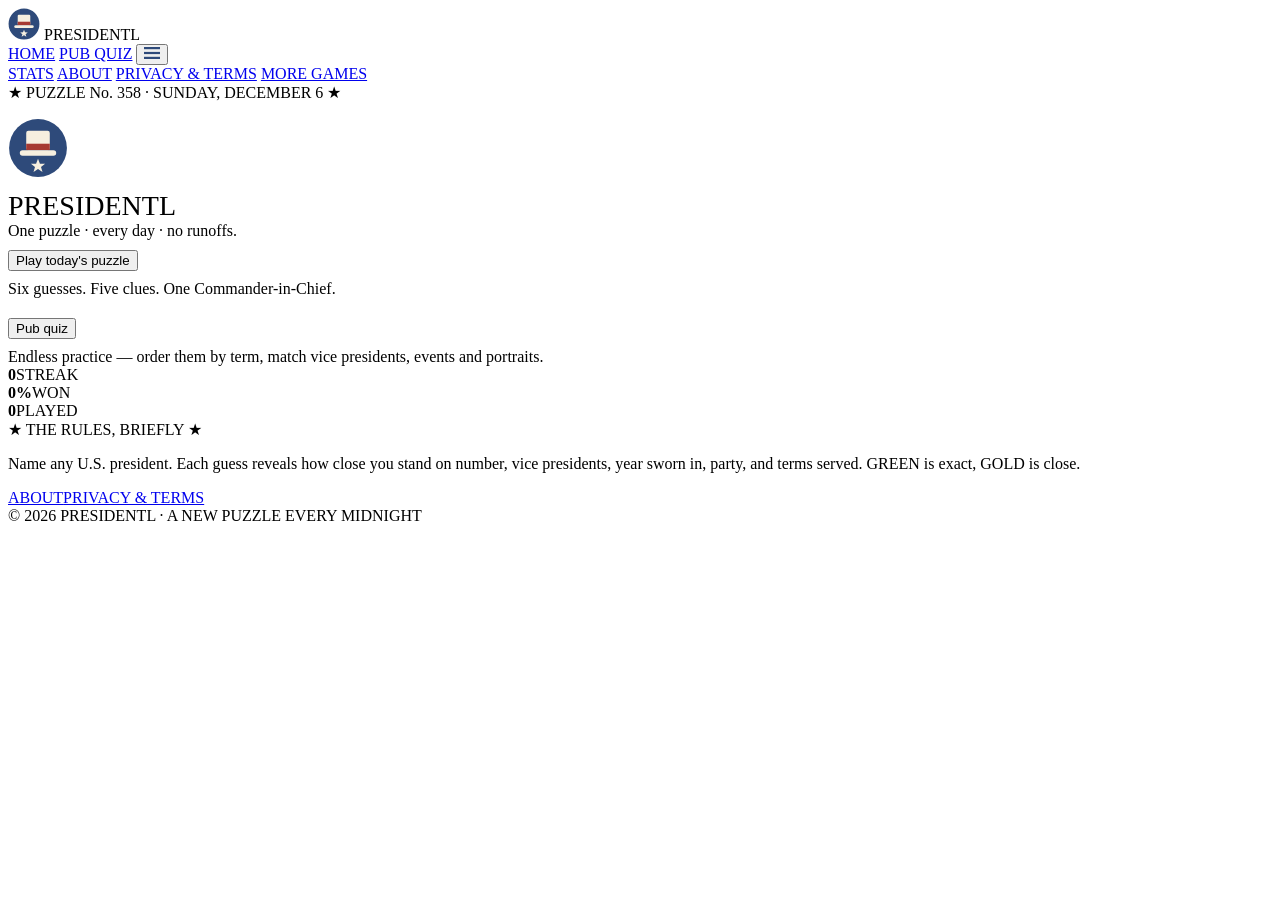
==== index.html @ 0c74a9be "Shareable results, toast fix, asset cache headers" ====
<!DOCTYPE html>
<html lang="en">
<head>
<meta charset="utf-8">
<meta name="viewport" content="width=device-width, initial-scale=1, viewport-fit=cover, maximum-scale=1, user-scalable=no">
<meta name="apple-mobile-web-app-capable" content="yes">
<meta name="apple-mobile-web-app-status-bar-style" content="black-translucent">
<meta name="apple-mobile-web-app-title" content="Presidentl">
<meta name="theme-color" content="#F6EFDF">
<title>Presidentl — the daily presidential guessing game</title>
<meta name="description" content="Guess today's U.S. president in six guesses. Each guess reveals how close you are on number, vice presidents, year sworn in, party and terms served. A new puzzle every midnight — free, no account.">
<link rel="canonical" href="https://presidentl.app/">
<meta name="author" content="Keystone Dynamic">
<link rel="icon" href="/favicon.ico" sizes="any">
<link rel="icon" type="image/png" sizes="32x32" href="/favicon-32.png">
<link rel="apple-touch-icon" href="/icon-180.png">
<link rel="manifest" href="/manifest.webmanifest">
<meta property="og:type" content="website">
<meta property="og:site_name" content="Presidentl">
<meta property="og:url" content="https://presidentl.app/">
<meta property="og:title" content="Presidentl — the daily presidential guessing game">
<meta property="og:description" content="Guess today's U.S. president in six guesses. Each guess reveals how close you are on number, vice presidents, year sworn in, party and terms served. A new puzzle every midnight — free, no account.">
<meta property="og:image" content="https://presidentl.app/og.png">
<meta property="og:image:width" content="1200">
<meta property="og:image:height" content="630">
<meta name="twitter:card" content="summary_large_image">
<meta name="twitter:title" content="Presidentl — the daily presidential guessing game">
<meta name="twitter:description" content="Guess today's U.S. president in six guesses. Each guess reveals how close you are on number, vice presidents, year sworn in, party and terms served. A new puzzle every midnight — free, no account.">
<meta name="twitter:image" content="https://presidentl.app/og.png">
<link rel="preconnect" href="https://fonts.googleapis.com">
<link rel="preconnect" href="https://fonts.gstatic.com" crossorigin>
<link href="https://fonts.googleapis.com/css2?family=Alfa+Slab+One&family=Libre+Franklin:wght@400;600;700;900&display=swap" rel="stylesheet">
<script>
  window.dataLayer=window.dataLayer||[];
  function gtag(){dataLayer.push(arguments);}
  gtag('consent','default',{ad_storage:'granted',ad_user_data:'granted',ad_personalization:'granted',analytics_storage:'granted'});
  gtag('consent','default',{region:['AT','BE','BG','HR','CY','CZ','DK','EE','FI','FR','DE','GR','HU','IE','IT','LV','LI','LT','LU','MT','NL','PL','PT','RO','SK','SI','ES','SE','IS','NO','GB','CH'],
    ad_storage:'denied',ad_user_data:'denied',ad_personalization:'denied',analytics_storage:'denied',wait_for_update:500});
</script>
<script async src="https://pagead2.googlesyndication.com/pagead/js/adsbygoogle.js?client=ca-pub-5719025993543828" crossorigin="anonymous"></script>
<script>window.va=window.va||function(){(window.vaq=window.vaq||[]).push(arguments);};</script>
<script defer src="/_vercel/insights/script.js"></script>
<link rel="stylesheet" href="/style.css">
</head>
<body>
<div id="app">
  <div>
    <div class="bunting"></div>
    <div class="hdr">
      <svg width="32" height="32" viewBox="0 0 28 28" style="flex:none">
  <circle cx="14" cy="14" r="13.5" fill="#2E4A7A"/>
  <rect x="8.5" y="6" width="11" height="9" rx="1" fill="#F6EFDF"/>
  <rect x="8.5" y="12" width="11" height="3" fill="#A63A32"/>
  <rect x="5.5" y="15" width="17" height="2.6" rx="1.3" fill="#F6EFDF"/>
  <path d="M14 19 L14.9 21.3 L17.3 21.4 L15.4 22.9 L16.1 25.2 L14 23.8 L11.9 25.2 L12.6 22.9 L10.7 21.4 L13.1 21.3 Z" fill="#F6EFDF"/>
</svg>
      <a href="/" class="wordmark" style="text-decoration:none">PRESIDENTL</a>
      <div class="tabs">
        <a class="tab active" href="/">HOME</a>
        <a class="tab" href="/quiz">PUB QUIZ</a>
      </div>
    </div>
  </div>
  <div class="masthead">
    <div class="kicker">★ THE DAILY PRESIDENTIAL GUESSING GAME ★</div>
    <h1 class="hero">PRESIDENTL</h1>
    <div class="tagline">One puzzle · every day · no runoffs.</div>
  </div>
  <div class="sect prose">
    <p>Presidentl is a daily puzzle about the 47 presidencies of the United States. Each day at
    midnight a new president is chosen in secret, and everyone gets the same puzzle. You have six
    guesses. Every guess reveals how close you stand on five measures: their number in order, how
    many vice presidents served under them, the year they were sworn in, their party, and how many
    terms they held. Green is exact, gold is close, and arrows point you toward the answer.</p>
    <p><a href="/play">Play today's puzzle</a> or try the <a href="/quiz">Pub Quiz</a> — endless
    practice across every category, at easy, medium or hard difficulty.</p>
    <p>Free, no account, a new puzzle every midnight.</p>
    <noscript><p><b>Presidentl needs JavaScript to play.</b> Please enable it and reload.</p></noscript>
  </div>
  <div class="pgfoot">
    <div class="bunting sm"></div>
    <div class="links">
      <a href="/about">ABOUT</a><a href="/privacy">PRIVACY &amp; TERMS</a>
    </div>
    <div class="copy">© 2026 PRESIDENTL · A NEW PUZZLE EVERY MIDNIGHT</div>
  </div>
</div>
<div class="toast" id="toast"></div>
<script src="/app.js"></script>
</body>
</html>
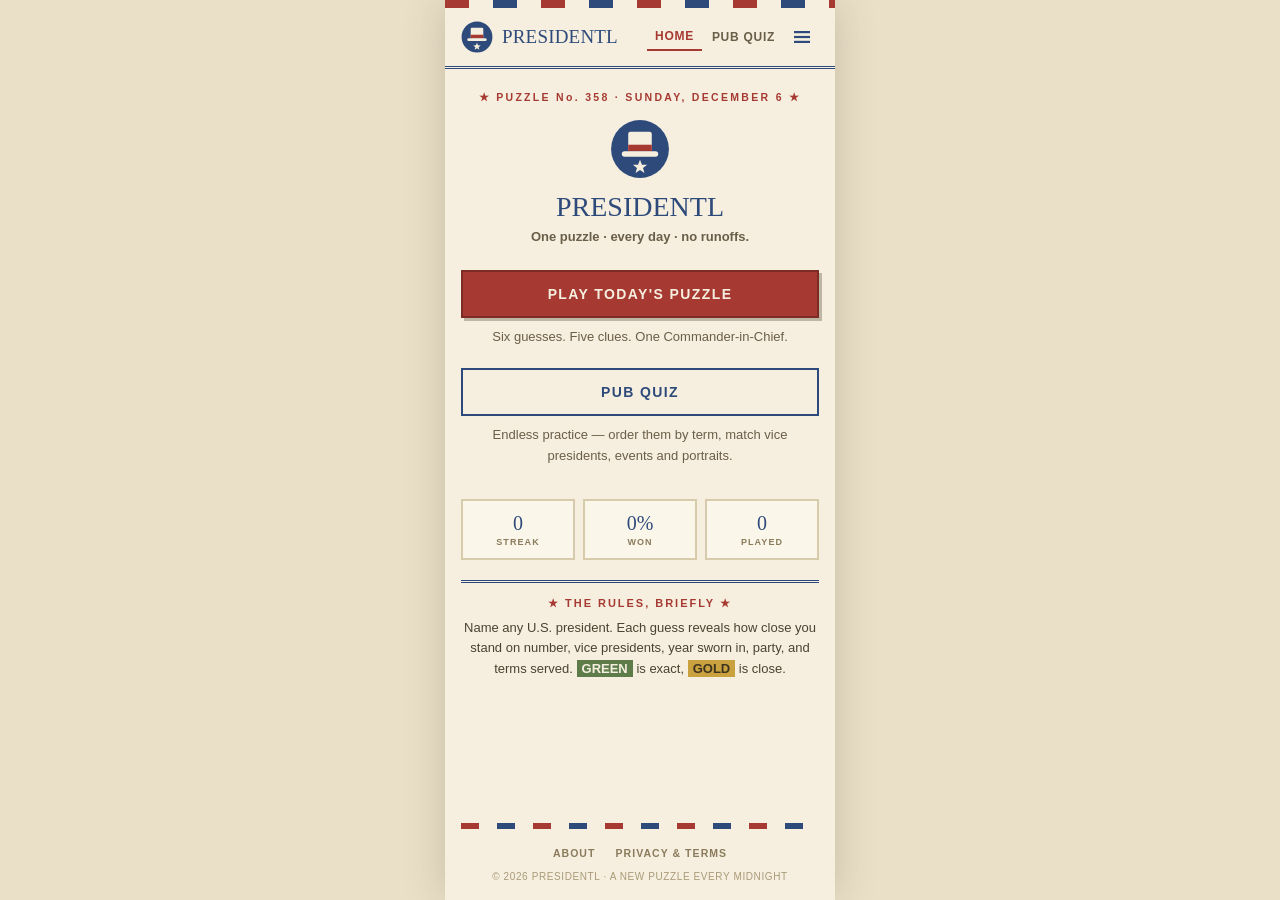
==== commit 1716d475: "Rebuild quiz: 3 modes, 4 difficulties, Extra Hard" ====
--- a/index.html
+++ b/index.html
@@ -85,7 +85,6 @@
     <div class="copy">© 2026 PRESIDENTL · A NEW PUZZLE EVERY MIDNIGHT</div>
   </div>
 </div>
-<div class="toast" id="toast"></div>
 <script src="/app.js"></script>
 </body>
 </html>
--- a/style.css
+++ b/style.css
@@ -0,0 +1,215 @@
+:root{
+    --paper:#F6EFDF; --paper-2:#FBF6EA; --paper-3:#EAE0C8;
+    --blue:#2E4A7A; --red:#A63A32; --red-dk:#7C2B25;
+    --gold:#C9A23F; --green:#5E7C4A;
+    --ink:#3D3320; --ink-2:#4A4232; --ink-3:#6B5E48; --ink-4:#8A7B5C; --ink-5:#A99A78;
+    --rule:#D8CBAC;
+    --display:'Alfa Slab One', Georgia, serif;
+    --text:'Libre Franklin', -apple-system, BlinkMacSystemFont, 'Segoe UI', Roboto, Helvetica, Arial, sans-serif;
+    --safe-bot:env(safe-area-inset-bottom);
+  }
+  *{box-sizing:border-box; -webkit-tap-highlight-color:transparent;}
+  html,body{margin:0;min-height:100%;}
+  body{font-family:var(--text);background:var(--paper-3);color:var(--ink-2);
+    touch-action:manipulation;-webkit-font-smoothing:antialiased;}
+  #app{max-width:390px;margin:0 auto;min-height:100vh;background:var(--paper);
+    display:flex;flex-direction:column;box-shadow:0 0 40px rgba(61,51,32,.2);}
+  a{color:var(--blue);} a:hover{color:var(--red);}
+
+  /* Chrome */
+  .bunting{height:8px;flex:none;
+    background:repeating-linear-gradient(90deg,var(--red) 0 24px,var(--paper) 24px 48px,var(--blue) 48px 72px,var(--paper) 72px 96px);}
+  .bunting.sm{height:6px;margin-bottom:14px;
+    background:repeating-linear-gradient(90deg,var(--red) 0 18px,var(--paper) 18px 36px,var(--blue) 36px 54px,var(--paper) 54px 72px);}
+  .hdr{display:flex;align-items:center;gap:9px;padding:12px 16px;border-bottom:3px double var(--blue);position:relative;}
+  .wordmark{font-family:var(--display);font-size:19px;color:var(--blue);letter-spacing:.01em;font-weight:400;}
+  .tabs{display:flex;gap:2px;margin-left:auto;align-items:center;}
+  .tab{font-size:12px;font-weight:700;letter-spacing:.06em;color:var(--ink-3);padding:6px 8px;
+    background:none;border:none;cursor:pointer;font-family:var(--text);text-decoration:none;}
+  .tab.active{color:var(--red);font-weight:900;border-bottom:2px solid var(--red);}
+  .burger{width:34px;height:34px;display:grid;place-items:center;background:none;border:none;cursor:pointer;padding:0;}
+  .menu{position:absolute;top:calc(100% + 8px);right:12px;background:var(--paper-2);border:2px solid var(--blue);
+    box-shadow:4px 4px 0 rgba(46,74,122,.25);padding:4px;display:flex;flex-direction:column;min-width:150px;z-index:30;}
+  .menu button,.menu a{font-size:12px;font-weight:700;letter-spacing:.08em;color:var(--blue);padding:12px;min-height:44px;
+    border:none;background:none;text-align:left;border-bottom:1px dashed var(--rule);cursor:pointer;
+    font-family:var(--text);text-decoration:none;display:block;}
+  .menu button:last-child,.menu a:last-child{border-bottom:none;}
+
+  /* Masthead */
+  .masthead{text-align:center;padding:22px 20px 4px;}
+  .kicker{font-size:10.5px;font-weight:900;letter-spacing:.22em;color:var(--red);}
+  .hero{font-family:var(--display);font-size:26px;color:var(--blue);margin-top:6px;line-height:1.15;font-weight:400;}
+  .tagline{font-size:13px;font-weight:600;color:var(--ink-3);margin-top:6px;}
+  h1{font-family:var(--display);font-size:26px;color:var(--blue);margin:.15em 0;font-weight:400;line-height:1.2;}
+  h2{font-family:var(--display);font-size:20px;color:var(--blue);margin:.15em 0 .3em;font-weight:400;}
+  .muted{color:var(--ink-3);font-size:13px;line-height:1.6;}
+  .center{text-align:center;} .hide{display:none!important;}
+  .sect{padding:16px;}
+  .stripe{border-top:3px double var(--blue);margin:16px 0;}
+  .grid{display:grid;gap:10px;}
+  .prose{font-size:13px;color:var(--ink-2);line-height:1.7;}
+  .prose p{margin:0 0 12px;}
+  .prose h2{font-family:var(--display);font-size:15px;color:var(--blue);font-weight:400;
+    margin:20px 0 8px;padding-top:12px;border-top:1px dashed var(--rule);}
+  .prose a{color:var(--blue);font-weight:600;}
+  .prose a:hover{color:var(--red);}
+
+  /* Board */
+  .board{padding:16px 16px 8px;display:flex;flex-direction:column;gap:6px;}
+  .cells{display:grid;grid-template-columns:repeat(5,1fr);gap:5px;}
+  .cells.labels>div{font-size:9px;font-weight:900;letter-spacing:.1em;color:var(--ink-4);text-align:center;}
+  .cell{height:44px;display:grid;place-items:center;font-weight:900;font-size:12px;line-height:1.1;
+    background:var(--paper-3);color:var(--ink-4);animation:flip .35s ease both;text-align:center;padding:2px;}
+  .cell.g{background:var(--green);color:var(--paper);}
+  .cell.y{background:var(--gold);color:var(--ink);}
+  .cell.n{background:var(--paper-3);color:var(--ink-4);}
+  .cellEmpty{height:44px;border:1.5px dashed var(--rule);}
+  @keyframes flip{from{transform:rotateX(-90deg);opacity:0}to{transform:rotateX(0);opacity:1}}
+  .guessRow{border:2px solid var(--blue);background:var(--paper-2);padding:8px;box-shadow:3px 3px 0 rgba(46,74,122,.15);}
+  .gName{display:flex;align-items:center;gap:8px;margin-bottom:7px;font-size:13px;font-weight:900;
+    color:var(--ink);letter-spacing:.03em;text-transform:uppercase;}
+  .gName .num{margin-left:auto;font-size:11px;font-weight:700;color:var(--ink-4);text-transform:none;}
+
+  /* Portraits — square, letterpress framed */
+  .avatar{flex:none;border:1.5px solid var(--blue);background-color:var(--paper-3);
+    background-size:cover;background-position:center top;display:grid;place-items:center;
+    color:var(--blue);font-family:var(--display);overflow:hidden;}
+  .avatar span{font-size:11px;font-weight:400;}
+  .avatar.big{width:150px;height:150px;margin:8px auto;border:2px solid var(--blue);}
+  .avatar.big span{font-size:44px;}
+
+  /* Input */
+  .searchWrap{position:relative;padding:8px 16px 4px;}
+  .searchInput{width:100%;padding:14px 12px;border:2px solid var(--blue);background:var(--paper-2);
+    color:var(--ink);font-size:16px;font-weight:700;font-family:var(--text);outline:none;}
+  .searchInput::placeholder{color:var(--ink-5);}
+  .searchInput:focus{border-color:var(--red);}
+  .sugg{position:absolute;left:16px;right:16px;top:calc(100% - 4px);background:var(--paper-2);
+    border:2px solid var(--blue);box-shadow:4px 4px 0 rgba(46,74,122,.25);max-height:250px;overflow:auto;z-index:25;}
+  .sugg button{width:100%;text-align:left;background:none;border:none;border-bottom:1px dashed var(--rule);
+    color:var(--ink);padding:10px 12px;font-size:14px;font-weight:700;display:flex;align-items:center;gap:9px;
+    font-family:var(--text);min-height:44px;cursor:pointer;}
+  .sugg button:last-child{border-bottom:none;}
+
+  /* Buttons */
+  .btn{width:100%;background:var(--red);color:var(--paper);border:2px solid var(--red-dk);padding:14px;
+    text-align:center;font-weight:900;font-size:14px;letter-spacing:.1em;text-transform:uppercase;
+    box-shadow:3px 3px 0 rgba(61,51,32,.3);cursor:pointer;font-family:var(--text);min-height:48px;}
+  .btn:active{transform:translate(2px,2px);box-shadow:none;}
+  .btn.secondary{background:transparent;border:2px solid var(--blue);color:var(--blue);box-shadow:none;}
+  .btn:disabled{opacity:.45;}
+
+  /* Stat pills */
+  .row{display:flex;gap:8px;padding:16px 16px 4px;}
+  .pill{flex:1;border:2px solid var(--rule);background:var(--paper-2);padding:11px 8px;text-align:center;}
+  .pill b{display:block;font-family:var(--display);font-size:20px;color:var(--blue);font-weight:400;}
+  .pill span{display:block;font-size:9px;font-weight:900;letter-spacing:.12em;color:var(--ink-4);margin-top:2px;}
+
+  /* Quiz */
+  .prompt{font-family:var(--display);font-size:18px;color:var(--blue);margin:4px 0 6px;line-height:1.3;font-weight:400;}
+  .subprompt{font-size:9.5px;font-weight:900;letter-spacing:.18em;color:var(--red);text-transform:uppercase;margin-bottom:12px;}
+  .opts{display:grid;gap:8px;}
+  .opt{width:100%;text-align:left;background:var(--paper-2);border:2px solid var(--blue);color:var(--ink);
+    padding:13px;font-size:14px;font-weight:700;cursor:pointer;font-family:var(--text);min-height:48px;
+    box-shadow:2px 2px 0 rgba(46,74,122,.12);}
+  .opt:active{transform:translate(2px,2px);box-shadow:none;}
+  .opt.correct{background:var(--green);color:var(--paper);border-color:#47603a;}
+  .opt.wrong{background:var(--red);color:var(--paper);border-color:var(--red-dk);}
+  .opt.dim{opacity:.4;}
+  .card{border:2px solid var(--blue);background:var(--paper-2);padding:14px;margin:16px;
+    box-shadow:3px 3px 0 rgba(46,74,122,.15);}
+  .fact{border:2px solid var(--rule);background:var(--paper-2);padding:11px;font-size:12.5px;color:var(--ink-2);
+    line-height:1.55;margin-top:10px;}
+  .fact b{color:var(--ink);font-weight:900;}
+  .result-big{font-family:var(--display);font-size:44px;color:var(--blue);text-align:center;font-weight:400;}
+  .progress{display:flex;gap:5px;margin:0 0 12px;}
+  .progress .dot{flex:1;height:5px;background:var(--rule);}
+  .progress .dot.on{background:var(--red);}
+  .progress .dot.done{background:var(--green);}
+
+  /* How to play */
+  .howto{margin:16px 16px 0;border-top:3px double var(--blue);padding-top:14px;}
+  .howto .h{font-size:11px;font-weight:900;letter-spacing:.18em;color:var(--red);text-align:center;}
+  .howto p{font-size:13px;color:var(--ink-2);line-height:1.6;margin:8px 0 0;text-align:center;}
+  .chip{font-weight:900;padding:1px 5px;}
+  .chip.g{background:var(--green);color:var(--paper);}
+  .chip.y{background:var(--gold);color:var(--ink);}
+
+  /* Distribution (stats) */
+  .dist{display:flex;align-items:center;gap:8px;margin:5px 0;font-size:11px;font-weight:900;color:var(--ink-4);}
+  .dist .bar{height:20px;background:var(--blue);color:var(--paper);display:grid;place-items:center;
+    font-size:10px;font-weight:900;min-width:22px;padding:0 5px;}
+  .dist .bar.hi{background:var(--red);}
+
+  .toast{position:fixed;left:50%;bottom:calc(20px + var(--safe-bot));transform:translateX(-50%);
+    background:var(--blue);color:var(--paper);border:2px solid var(--ink);padding:10px 16px;
+    font-size:12px;font-weight:900;letter-spacing:.08em;text-transform:uppercase;z-index:50;opacity:0;
+    transition:opacity .25s;box-shadow:3px 3px 0 rgba(61,51,32,.3);}
+  .toast.show{opacity:1;}
+  a.link{color:var(--blue);text-decoration:none;font-weight:900;}
+  .wlink{color:inherit;text-decoration:none;border-bottom:1px dotted var(--ink-4);}
+  .wmore{display:inline-block;margin-top:6px;color:var(--blue);text-decoration:none;font-weight:900;
+    font-size:10.5px;letter-spacing:.08em;text-transform:uppercase;}
+  .wmore:hover{color:var(--red);}
+  a.avlink{display:inline-flex;text-decoration:none;flex:none;}
+  .foot{padding:12px 16px 0;text-align:center;color:var(--ink-4);font-size:9.5px;font-weight:900;
+    letter-spacing:.12em;text-transform:uppercase;}
+
+  /* Mode buttons (pub quiz) */
+  .mode-btn{width:100%;text-align:left;border:2px solid var(--blue);background:var(--paper-2);padding:13px;
+    display:flex;align-items:center;gap:11px;cursor:pointer;box-shadow:3px 3px 0 rgba(46,74,122,.15);font-family:var(--text);}
+  .mode-btn:active{transform:translate(2px,2px);box-shadow:none;}
+  .mode-btn>div{font-size:13px;font-weight:900;color:var(--ink);letter-spacing:.05em;text-transform:uppercase;}
+  .mode-btn small{display:block;font-weight:600;color:var(--ink-3);font-size:11.5px;margin-top:3px;
+    text-transform:none;letter-spacing:0;}
+  .mode-ico{width:34px;height:34px;border:1.5px solid var(--blue);background:var(--paper-3);
+    display:grid;place-items:center;font-size:16px;flex:none;}
+  .mode-daily{border-left:6px solid var(--red);}
+  .mode-quiz{border-left:6px solid var(--blue);}
+
+  /* Sort list (pub quiz) */
+  .sortlist{list-style:none;padding:0;margin:12px 0;position:relative;}
+  .sortItem{background:var(--paper-2);border:2px solid var(--blue);padding:10px;margin:6px 0;
+    display:flex;align-items:center;gap:10px;font-weight:700;font-size:14px;color:var(--ink);
+    touch-action:none;user-select:none;box-shadow:2px 2px 0 rgba(46,74,122,.12);}
+  .sortItem .rank{width:26px;height:26px;background:var(--blue);color:var(--paper);
+    display:grid;place-items:center;font-size:12px;font-weight:900;flex:none;}
+  .sortItem .grip{margin-left:auto;color:var(--ink-4);font-size:16px;letter-spacing:-2px;}
+  .sortItem.dragging{box-shadow:4px 4px 0 rgba(46,74,122,.3);z-index:5;}
+  .sortItem.correct{border-color:var(--green);background:#e9eede;}
+  .sortItem.wrong{border-color:var(--red);background:#f2e2df;}
+  .sortItem .yr{color:var(--ink-4);font-weight:900;font-size:12px;}
+  .seg{display:flex;border:2px solid var(--blue);margin:10px 0;}
+  .seg button{flex:1;background:none;border:none;color:var(--ink-3);padding:10px;font-weight:900;font-size:12px;}
+  .seg button.active{background:var(--red);color:var(--paper);}
+
+  /* Quiz setup */
+  .setup-h{font-size:11px;font-weight:900;letter-spacing:.18em;color:var(--red);text-align:center;margin-bottom:8px;}
+  .seg4 button{font-size:10px;letter-spacing:.04em;padding:10px 2px;}
+  .mode-btn.picked{box-shadow:3px 3px 0 rgba(166,58,50,.3);}
+  .cats{display:grid;grid-template-columns:repeat(2,1fr);gap:6px;}
+  .cat{border:2px solid var(--rule);background:var(--paper-2);color:var(--ink-4);
+    font-family:var(--text);font-size:10px;font-weight:900;letter-spacing:.08em;
+    padding:11px 4px;cursor:pointer;min-height:44px;}
+  .cat.on{border-color:var(--blue);background:var(--blue);color:var(--paper);}
+
+  /* Name Them All list */
+  .nrow{display:flex;align-items:center;gap:9px;padding:7px 9px;margin-bottom:4px;
+    border:1.5px solid var(--rule);background:var(--paper-2);font-size:13px;}
+  .nrow.ok{border-color:var(--green);}
+  .nrow.bad{border-color:var(--red);}
+  .nrow.done{border-color:var(--rule);}
+  .nrow .nnum{font-family:var(--display);font-size:12px;color:var(--blue);min-width:22px;text-align:right;}
+  .nrow .nname{font-weight:700;color:var(--ink);}
+  .nrow .ntick{margin-left:auto;font-weight:900;color:var(--ink-4);}
+  .nrow.ok .ntick{color:var(--green);}
+  .nrow.bad .ntick{color:var(--red);}
+  .nrow .nsaid{margin-left:auto;font-size:11px;color:var(--ink-4);font-style:italic;}
+
+  /* Page footer */
+  .pgfoot{margin-top:auto;padding:22px 16px calc(18px + var(--safe-bot));text-align:center;}
+  .pgfoot .links{display:flex;gap:12px;justify-content:center;flex-wrap:wrap;}
+  .pgfoot .links button,.pgfoot .links a{background:none;border:none;color:var(--ink-4);font-family:var(--text);
+    font-size:10.5px;font-weight:700;letter-spacing:.1em;cursor:pointer;padding:4px;text-decoration:none;}
+  .pgfoot .links button:hover,.pgfoot .links a:hover{color:var(--red);}
+  .pgfoot .copy{font-size:10px;color:var(--ink-5);margin-top:8px;letter-spacing:.06em;}
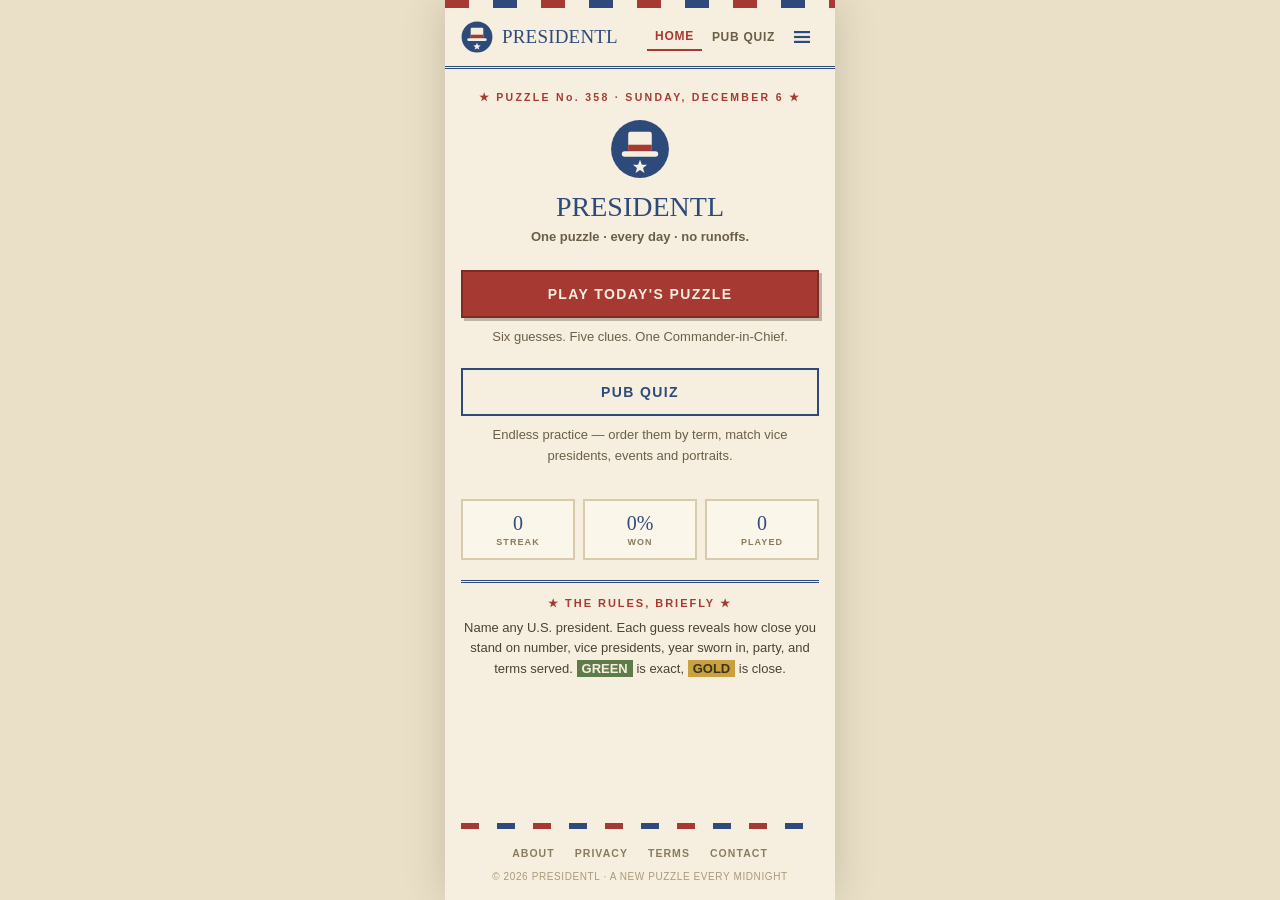
==== commit 42362b63: "Auto ads, contact email, consent mode v2" ====
--- a/index.html
+++ b/index.html
@@ -11,80 +11,1218 @@
 <meta name="description" content="Guess today's U.S. president in six guesses. Each guess reveals how close you are on number, vice presidents, year sworn in, party and terms served. A new puzzle every midnight — free, no account.">
 <link rel="canonical" href="https://presidentl.app/">
 <meta name="author" content="Keystone Dynamic">
+
 <link rel="icon" href="/favicon.ico" sizes="any">
 <link rel="icon" type="image/png" sizes="32x32" href="/favicon-32.png">
 <link rel="apple-touch-icon" href="/icon-180.png">
 <link rel="manifest" href="/manifest.webmanifest">
+
 <meta property="og:type" content="website">
 <meta property="og:site_name" content="Presidentl">
 <meta property="og:url" content="https://presidentl.app/">
 <meta property="og:title" content="Presidentl — the daily presidential guessing game">
-<meta property="og:description" content="Guess today's U.S. president in six guesses. Each guess reveals how close you are on number, vice presidents, year sworn in, party and terms served. A new puzzle every midnight — free, no account.">
+<meta property="og:description" content="Six guesses. Five clues. One Commander-in-Chief. A new puzzle every midnight — free, no account.">
 <meta property="og:image" content="https://presidentl.app/og.png">
 <meta property="og:image:width" content="1200">
 <meta property="og:image:height" content="630">
+<meta property="og:image:alt" content="Presidentl — guess today's president">
 <meta name="twitter:card" content="summary_large_image">
 <meta name="twitter:title" content="Presidentl — the daily presidential guessing game">
-<meta name="twitter:description" content="Guess today's U.S. president in six guesses. Each guess reveals how close you are on number, vice presidents, year sworn in, party and terms served. A new puzzle every midnight — free, no account.">
+<meta name="twitter:description" content="Six guesses. Five clues. One Commander-in-Chief. A new puzzle every midnight.">
 <meta name="twitter:image" content="https://presidentl.app/og.png">
+
+<!-- Google Consent Mode v2 — must run BEFORE any Google tag.
+     Everything is denied by default in the EEA/UK/Switzerland until a
+     Google-certified CMP (AdSense → Privacy & messaging) records a choice. -->
+<script>
+  window.dataLayer=window.dataLayer||[];
+  function gtag(){dataLayer.push(arguments);}
+  // Rest of world: granted by default.
+  gtag('consent','default',{
+    ad_storage:'granted', ad_user_data:'granted',
+    ad_personalization:'granted', analytics_storage:'granted'
+  });
+  // EEA + UK + Switzerland: denied until the CMP updates it.
+  gtag('consent','default',{
+    region:['AT','BE','BG','HR','CY','CZ','DK','EE','FI','FR','DE','GR','HU','IE','IT','LV','LI',
+            'LT','LU','MT','NL','PL','PT','RO','SK','SI','ES','SE','IS','NO','GB','CH'],
+    ad_storage:'denied', ad_user_data:'denied',
+    ad_personalization:'denied', analytics_storage:'denied',
+    wait_for_update:500
+  });
+</script>
+
+<!-- Google AdSense -->
+<script async src="https://pagead2.googlesyndication.com/pagead/js/adsbygoogle.js?client=ca-pub-5719025993543828" crossorigin="anonymous"></script>
+
+<!-- Vercel Web Analytics (cookieless). Static sites need this tag —
+     switching it on in the dashboard alone collects nothing. -->
+<script>window.va=window.va||function(){(window.vaq=window.vaq||[]).push(arguments);};</script>
+<script defer src="/_vercel/insights/script.js"></script>
 <link rel="preconnect" href="https://fonts.googleapis.com">
 <link rel="preconnect" href="https://fonts.gstatic.com" crossorigin>
 <link href="https://fonts.googleapis.com/css2?family=Alfa+Slab+One&family=Libre+Franklin:wght@400;600;700;900&display=swap" rel="stylesheet">
-<script>
-  window.dataLayer=window.dataLayer||[];
-  function gtag(){dataLayer.push(arguments);}
-  gtag('consent','default',{ad_storage:'granted',ad_user_data:'granted',ad_personalization:'granted',analytics_storage:'granted'});
-  gtag('consent','default',{region:['AT','BE','BG','HR','CY','CZ','DK','EE','FI','FR','DE','GR','HU','IE','IT','LV','LI','LT','LU','MT','NL','PL','PT','RO','SK','SI','ES','SE','IS','NO','GB','CH'],
-    ad_storage:'denied',ad_user_data:'denied',ad_personalization:'denied',analytics_storage:'denied',wait_for_update:500});
-</script>
-<script async src="https://pagead2.googlesyndication.com/pagead/js/adsbygoogle.js?client=ca-pub-5719025993543828" crossorigin="anonymous"></script>
-<script>window.va=window.va||function(){(window.vaq=window.vaq||[]).push(arguments);};</script>
-<script defer src="/_vercel/insights/script.js"></script>
-<link rel="stylesheet" href="/style.css">
+<style>
+  :root{
+    --paper:#F6EFDF; --paper-2:#FBF6EA; --paper-3:#EAE0C8;
+    --blue:#2E4A7A; --red:#A63A32; --red-dk:#7C2B25;
+    --gold:#C9A23F; --green:#5E7C4A;
+    --ink:#3D3320; --ink-2:#4A4232; --ink-3:#6B5E48; --ink-4:#8A7B5C; --ink-5:#A99A78;
+    --rule:#D8CBAC;
+    --display:'Alfa Slab One', Georgia, serif;
+    --text:'Libre Franklin', -apple-system, BlinkMacSystemFont, 'Segoe UI', Roboto, Helvetica, Arial, sans-serif;
+    --safe-bot:env(safe-area-inset-bottom);
+  }
+  *{box-sizing:border-box; -webkit-tap-highlight-color:transparent;}
+  html,body{margin:0;min-height:100%;}
+  body{font-family:var(--text);background:var(--paper-3);color:var(--ink-2);
+    touch-action:manipulation;-webkit-font-smoothing:antialiased;}
+  #app{max-width:390px;margin:0 auto;min-height:100vh;background:var(--paper);
+    display:flex;flex-direction:column;box-shadow:0 0 40px rgba(61,51,32,.2);}
+  a{color:var(--blue);} a:hover{color:var(--red);}
+
+  /* Chrome */
+  .bunting{height:8px;flex:none;
+    background:repeating-linear-gradient(90deg,var(--red) 0 24px,var(--paper) 24px 48px,var(--blue) 48px 72px,var(--paper) 72px 96px);}
+  .bunting.sm{height:6px;margin-bottom:14px;
+    background:repeating-linear-gradient(90deg,var(--red) 0 18px,var(--paper) 18px 36px,var(--blue) 36px 54px,var(--paper) 54px 72px);}
+  .hdr{display:flex;align-items:center;gap:9px;padding:12px 16px;border-bottom:3px double var(--blue);position:relative;}
+  .wordmark{font-family:var(--display);font-size:19px;color:var(--blue);letter-spacing:.01em;font-weight:400;}
+  .tabs{display:flex;gap:2px;margin-left:auto;align-items:center;}
+  .tab{font-size:12px;font-weight:700;letter-spacing:.06em;color:var(--ink-3);padding:6px 8px;
+    background:none;border:none;cursor:pointer;font-family:var(--text);}
+  .tab.active{color:var(--red);font-weight:900;border-bottom:2px solid var(--red);}
+  .burger{width:34px;height:34px;display:grid;place-items:center;background:none;border:none;cursor:pointer;padding:0;}
+  .menu{position:absolute;top:calc(100% + 8px);right:12px;background:var(--paper-2);border:2px solid var(--blue);
+    box-shadow:4px 4px 0 rgba(46,74,122,.25);padding:4px;display:flex;flex-direction:column;min-width:150px;z-index:30;}
+  .menu button{font-size:12px;font-weight:700;letter-spacing:.08em;color:var(--blue);padding:12px;min-height:44px;
+    border:none;background:none;text-align:left;border-bottom:1px dashed var(--rule);cursor:pointer;font-family:var(--text);}
+  .menu button:last-child{border-bottom:none;}
+
+  /* Masthead */
+  .masthead{text-align:center;padding:22px 20px 4px;}
+  .kicker{font-size:10.5px;font-weight:900;letter-spacing:.22em;color:var(--red);}
+  .hero{font-family:var(--display);font-size:26px;color:var(--blue);margin-top:6px;line-height:1.15;font-weight:400;}
+  .tagline{font-size:13px;font-weight:600;color:var(--ink-3);margin-top:6px;}
+  h1{font-family:var(--display);font-size:26px;color:var(--blue);margin:.15em 0;font-weight:400;line-height:1.2;}
+  h2{font-family:var(--display);font-size:20px;color:var(--blue);margin:.15em 0 .3em;font-weight:400;}
+  .muted{color:var(--ink-3);font-size:13px;line-height:1.6;}
+  .center{text-align:center;} .hide{display:none!important;}
+  .sect{padding:16px;}
+  .stripe{border-top:3px double var(--blue);margin:16px 0;}
+  .grid{display:grid;gap:10px;}
+  .prose{font-size:13px;color:var(--ink-2);line-height:1.7;}
+  .prose p{margin:0 0 12px;}
+  .prose h2{font-family:var(--display);font-size:15px;color:var(--blue);font-weight:400;
+    margin:20px 0 8px;padding-top:12px;border-top:1px dashed var(--rule);}
+  .prose a{color:var(--blue);font-weight:600;}
+  .prose a:hover{color:var(--red);}
+
+  /* Board */
+  .board{padding:16px 16px 8px;display:flex;flex-direction:column;gap:6px;}
+  .cells{display:grid;grid-template-columns:repeat(5,1fr);gap:5px;}
+  .cells.labels>div{font-size:9px;font-weight:900;letter-spacing:.1em;color:var(--ink-4);text-align:center;}
+  .cell{height:44px;display:grid;place-items:center;font-weight:900;font-size:12px;line-height:1.1;
+    background:var(--paper-3);color:var(--ink-4);animation:flip .35s ease both;text-align:center;padding:2px;}
+  .cell.g{background:var(--green);color:var(--paper);}
+  .cell.y{background:var(--gold);color:var(--ink);}
+  .cell.n{background:var(--paper-3);color:var(--ink-4);}
+  .cellEmpty{height:44px;border:1.5px dashed var(--rule);}
+  @keyframes flip{from{transform:rotateX(-90deg);opacity:0}to{transform:rotateX(0);opacity:1}}
+  .guessRow{border:2px solid var(--blue);background:var(--paper-2);padding:8px;box-shadow:3px 3px 0 rgba(46,74,122,.15);}
+  .gName{display:flex;align-items:center;gap:8px;margin-bottom:7px;font-size:13px;font-weight:900;
+    color:var(--ink);letter-spacing:.03em;text-transform:uppercase;}
+  .gName .num{margin-left:auto;font-size:11px;font-weight:700;color:var(--ink-4);text-transform:none;}
+
+  /* Portraits — square, letterpress framed */
+  .avatar{flex:none;border:1.5px solid var(--blue);background-color:var(--paper-3);
+    background-size:cover;background-position:center top;display:grid;place-items:center;
+    color:var(--blue);font-family:var(--display);overflow:hidden;}
+  .avatar span{font-size:11px;font-weight:400;}
+  .avatar.big{width:150px;height:150px;margin:8px auto;border:2px solid var(--blue);}
+  .avatar.big span{font-size:44px;}
+
+  /* Input */
+  .searchWrap{position:relative;padding:8px 16px 4px;}
+  .searchInput{width:100%;padding:14px 12px;border:2px solid var(--blue);background:var(--paper-2);
+    color:var(--ink);font-size:16px;font-weight:700;font-family:var(--text);outline:none;}
+  .searchInput::placeholder{color:var(--ink-5);}
+  .searchInput:focus{border-color:var(--red);}
+  .sugg{position:absolute;left:16px;right:16px;top:calc(100% - 4px);background:var(--paper-2);
+    border:2px solid var(--blue);box-shadow:4px 4px 0 rgba(46,74,122,.25);max-height:250px;overflow:auto;z-index:25;}
+  .sugg button{width:100%;text-align:left;background:none;border:none;border-bottom:1px dashed var(--rule);
+    color:var(--ink);padding:10px 12px;font-size:14px;font-weight:700;display:flex;align-items:center;gap:9px;
+    font-family:var(--text);min-height:44px;cursor:pointer;}
+  .sugg button:last-child{border-bottom:none;}
+
+  /* Buttons */
+  .btn{width:100%;background:var(--red);color:var(--paper);border:2px solid var(--red-dk);padding:14px;
+    text-align:center;font-weight:900;font-size:14px;letter-spacing:.1em;text-transform:uppercase;
+    box-shadow:3px 3px 0 rgba(61,51,32,.3);cursor:pointer;font-family:var(--text);min-height:48px;}
+  .btn:active{transform:translate(2px,2px);box-shadow:none;}
+  .btn.secondary{background:transparent;border:2px solid var(--blue);color:var(--blue);box-shadow:none;}
+  .btn:disabled{opacity:.45;}
+
+  /* Stat pills */
+  .row{display:flex;gap:8px;padding:16px 16px 4px;}
+  .pill{flex:1;border:2px solid var(--rule);background:var(--paper-2);padding:11px 8px;text-align:center;}
+  .pill b{display:block;font-family:var(--display);font-size:20px;color:var(--blue);font-weight:400;}
+  .pill span{display:block;font-size:9px;font-weight:900;letter-spacing:.12em;color:var(--ink-4);margin-top:2px;}
+
+  /* Quiz */
+  .prompt{font-family:var(--display);font-size:18px;color:var(--blue);margin:4px 0 6px;line-height:1.3;font-weight:400;}
+  .subprompt{font-size:9.5px;font-weight:900;letter-spacing:.18em;color:var(--red);text-transform:uppercase;margin-bottom:12px;}
+  .opts{display:grid;gap:8px;}
+  .opt{width:100%;text-align:left;background:var(--paper-2);border:2px solid var(--blue);color:var(--ink);
+    padding:13px;font-size:14px;font-weight:700;cursor:pointer;font-family:var(--text);min-height:48px;
+    box-shadow:2px 2px 0 rgba(46,74,122,.12);}
+  .opt:active{transform:translate(2px,2px);box-shadow:none;}
+  .opt.correct{background:var(--green);color:var(--paper);border-color:#47603a;}
+  .opt.wrong{background:var(--red);color:var(--paper);border-color:var(--red-dk);}
+  .opt.dim{opacity:.4;}
+  .card{border:2px solid var(--blue);background:var(--paper-2);padding:14px;margin:16px;
+    box-shadow:3px 3px 0 rgba(46,74,122,.15);}
+  .fact{border:2px solid var(--rule);background:var(--paper-2);padding:11px;font-size:12.5px;color:var(--ink-2);
+    line-height:1.55;margin-top:10px;}
+  .fact b{color:var(--ink);font-weight:900;}
+  .result-big{font-family:var(--display);font-size:44px;color:var(--blue);text-align:center;font-weight:400;}
+  .progress{display:flex;gap:5px;margin:0 0 12px;}
+  .progress .dot{flex:1;height:5px;background:var(--rule);}
+  .progress .dot.on{background:var(--red);}
+  .progress .dot.done{background:var(--green);}
+
+  /* How to play */
+  .howto{margin:16px 16px 0;border-top:3px double var(--blue);padding-top:14px;}
+  .howto .h{font-size:11px;font-weight:900;letter-spacing:.18em;color:var(--red);text-align:center;}
+  .howto p{font-size:13px;color:var(--ink-2);line-height:1.6;margin:8px 0 0;text-align:center;}
+  .chip{font-weight:900;padding:1px 5px;}
+  .chip.g{background:var(--green);color:var(--paper);}
+  .chip.y{background:var(--gold);color:var(--ink);}
+
+  /* Distribution (stats) */
+  .dist{display:flex;align-items:center;gap:8px;margin:5px 0;font-size:11px;font-weight:900;color:var(--ink-4);}
+  .dist .bar{height:20px;background:var(--blue);color:var(--paper);display:grid;place-items:center;
+    font-size:10px;font-weight:900;min-width:22px;padding:0 5px;}
+  .dist .bar.hi{background:var(--red);}
+
+  .toast{position:fixed;left:50%;bottom:calc(20px + var(--safe-bot));transform:translateX(-50%);
+    background:var(--blue);color:var(--paper);border:2px solid var(--ink);padding:10px 16px;
+    font-size:12px;font-weight:900;letter-spacing:.08em;text-transform:uppercase;z-index:50;opacity:0;
+    transition:opacity .25s;box-shadow:3px 3px 0 rgba(61,51,32,.3);}
+  .toast.show{opacity:1;}
+  a.link{color:var(--blue);text-decoration:none;font-weight:900;}
+  .wlink{color:inherit;text-decoration:none;border-bottom:1px dotted var(--ink-4);}
+  .wmore{display:inline-block;margin-top:6px;color:var(--blue);text-decoration:none;font-weight:900;
+    font-size:10.5px;letter-spacing:.08em;text-transform:uppercase;}
+  .wmore:hover{color:var(--red);}
+  a.avlink{display:inline-flex;text-decoration:none;flex:none;}
+  .foot{padding:12px 16px 0;text-align:center;color:var(--ink-4);font-size:9.5px;font-weight:900;
+    letter-spacing:.12em;text-transform:uppercase;}
+
+  /* Mode buttons (pub quiz) */
+  .mode-btn{width:100%;text-align:left;border:2px solid var(--blue);background:var(--paper-2);padding:13px;
+    display:flex;align-items:center;gap:11px;cursor:pointer;box-shadow:3px 3px 0 rgba(46,74,122,.15);font-family:var(--text);}
+  .mode-btn:active{transform:translate(2px,2px);box-shadow:none;}
+  .mode-btn>div{font-size:13px;font-weight:900;color:var(--ink);letter-spacing:.05em;text-transform:uppercase;}
+  .mode-btn small{display:block;font-weight:600;color:var(--ink-3);font-size:11.5px;margin-top:3px;
+    text-transform:none;letter-spacing:0;}
+  .mode-ico{width:34px;height:34px;border:1.5px solid var(--blue);background:var(--paper-3);
+    display:grid;place-items:center;font-size:16px;flex:none;}
+  .mode-daily{border-left:6px solid var(--red);}
+  .mode-quiz{border-left:6px solid var(--blue);}
+
+  /* Sort list (pub quiz) */
+  .sortlist{list-style:none;padding:0;margin:12px 0;position:relative;}
+  .sortItem{background:var(--paper-2);border:2px solid var(--blue);padding:10px;margin:6px 0;
+    display:flex;align-items:center;gap:10px;font-weight:700;font-size:14px;color:var(--ink);
+    touch-action:none;user-select:none;box-shadow:2px 2px 0 rgba(46,74,122,.12);}
+  .sortItem .rank{width:26px;height:26px;background:var(--blue);color:var(--paper);
+    display:grid;place-items:center;font-size:12px;font-weight:900;flex:none;}
+  .sortItem .grip{margin-left:auto;color:var(--ink-4);font-size:16px;letter-spacing:-2px;}
+  .sortItem.dragging{box-shadow:4px 4px 0 rgba(46,74,122,.3);z-index:5;}
+  .sortItem.correct{border-color:var(--green);background:#e9eede;}
+  .sortItem.wrong{border-color:var(--red);background:#f2e2df;}
+  .sortItem .yr{color:var(--ink-4);font-weight:900;font-size:12px;}
+  .seg{display:flex;border:2px solid var(--blue);margin:10px 0;}
+  .seg button{flex:1;background:none;border:none;color:var(--ink-3);padding:10px;font-weight:900;font-size:12px;}
+  .seg button.active{background:var(--red);color:var(--paper);}
+
+  /* Page footer */
+  .pgfoot{margin-top:auto;padding:22px 16px calc(18px + var(--safe-bot));text-align:center;}
+  .pgfoot .links{display:flex;gap:12px;justify-content:center;flex-wrap:wrap;}
+  .pgfoot .links button{background:none;border:none;color:var(--ink-4);font-family:var(--text);
+    font-size:10.5px;font-weight:700;letter-spacing:.1em;cursor:pointer;padding:4px;}
+  .pgfoot .links button:hover{color:var(--red);}
+  .pgfoot .copy{font-size:10px;color:var(--ink-5);margin-top:8px;letter-spacing:.06em;}
+</style>
 </head>
 <body>
-<div id="app">
-  <div>
-    <div class="bunting"></div>
-    <div class="hdr">
-      <svg width="32" height="32" viewBox="0 0 28 28" style="flex:none">
+<div id="app"></div>
+<div class="toast" id="toast"></div>
+
+<script>
+/* ============================================================
+   DATA — 47 U.S. Presidents
+   Cleveland counted twice (22 & 24); term = first inauguration.
+   ============================================================ */
+const P = [
+ {n:1,name:"George Washington",start:1789,end:1797,party:"None / Federalist",vp:"John Adams",event:"Presided over the first federal government and put down the Whiskey Rebellion."},
+ {n:2,name:"John Adams",start:1797,end:1801,party:"Federalist",vp:"Thomas Jefferson",event:"Signed the Alien and Sedition Acts amid the Quasi-War with France."},
+ {n:3,name:"Thomas Jefferson",start:1801,end:1809,party:"Democratic-Republican",vp:"Aaron Burr; George Clinton",event:"Completed the Louisiana Purchase (1803), doubling the nation's size."},
+ {n:4,name:"James Madison",start:1809,end:1817,party:"Democratic-Republican",vp:"George Clinton; Elbridge Gerry",event:"Led the country through the War of 1812."},
+ {n:5,name:"James Monroe",start:1817,end:1825,party:"Democratic-Republican",vp:"Daniel D. Tompkins",event:"Issued the Monroe Doctrine (1823)."},
+ {n:6,name:"John Quincy Adams",start:1825,end:1829,party:"Democratic-Republican",vp:"John C. Calhoun",event:"Won the contested 'corrupt bargain' election of 1824."},
+ {n:7,name:"Andrew Jackson",start:1829,end:1837,party:"Democratic",vp:"John C. Calhoun; Martin Van Buren",event:"Signed the Indian Removal Act and fought the Bank War."},
+ {n:8,name:"Martin Van Buren",start:1837,end:1841,party:"Democratic",vp:"Richard M. Johnson",event:"Presided during the Panic of 1837."},
+ {n:9,name:"William Henry Harrison",start:1841,end:1841,party:"Whig",vp:"John Tyler",event:"Died of illness just 31 days into his term — the shortest presidency."},
+ {n:10,name:"John Tyler",start:1841,end:1845,party:"Whig / None",vp:"—",event:"First VP to succeed to the presidency; annexed Texas."},
+ {n:11,name:"James K. Polk",start:1845,end:1849,party:"Democratic",vp:"George M. Dallas",event:"Won the Mexican–American War, adding the Southwest and California."},
+ {n:12,name:"Zachary Taylor",start:1849,end:1850,party:"Whig",vp:"Millard Fillmore",event:"Died in office in 1850 during the slavery-in-territories crisis."},
+ {n:13,name:"Millard Fillmore",start:1850,end:1853,party:"Whig",vp:"—",event:"Signed the Compromise of 1850, including the Fugitive Slave Act."},
+ {n:14,name:"Franklin Pierce",start:1853,end:1857,party:"Democratic",vp:"William R. King",event:"Signed the Kansas–Nebraska Act, reigniting the slavery conflict."},
+ {n:15,name:"James Buchanan",start:1857,end:1861,party:"Democratic",vp:"John C. Breckinridge",event:"Watched Southern states begin to secede before the Civil War."},
+ {n:16,name:"Abraham Lincoln",start:1861,end:1865,party:"Republican",vp:"Hannibal Hamlin; Andrew Johnson",event:"Led the Union through the Civil War and issued the Emancipation Proclamation."},
+ {n:17,name:"Andrew Johnson",start:1865,end:1869,party:"National Union / Democratic",vp:"—",event:"Clashed over Reconstruction and was impeached in 1868 (acquitted by one vote)."},
+ {n:18,name:"Ulysses S. Grant",start:1869,end:1877,party:"Republican",vp:"Schuyler Colfax; Henry Wilson",event:"Enforced Reconstruction and fought the Ku Klux Klan."},
+ {n:19,name:"Rutherford B. Hayes",start:1877,end:1881,party:"Republican",vp:"William A. Wheeler",event:"The Compromise of 1877 ended Reconstruction and withdrew federal troops."},
+ {n:20,name:"James A. Garfield",start:1881,end:1881,party:"Republican",vp:"Chester A. Arthur",event:"Assassinated months into his term in 1881."},
+ {n:21,name:"Chester A. Arthur",start:1881,end:1885,party:"Republican",vp:"—",event:"Signed the Pendleton Civil Service Reform Act."},
+ {n:22,name:"Grover Cleveland",start:1885,end:1889,party:"Democratic",vp:"Thomas A. Hendricks",event:"First term of the only president to serve two non-consecutive terms."},
+ {n:23,name:"Benjamin Harrison",start:1889,end:1893,party:"Republican",vp:"Levi P. Morton",event:"Signed the Sherman Antitrust Act (1890)."},
+ {n:24,name:"Grover Cleveland",start:1893,end:1897,party:"Democratic",vp:"Adlai Stevenson I",event:"Second, non-consecutive term; faced the Panic of 1893."},
+ {n:25,name:"William McKinley",start:1897,end:1901,party:"Republican",vp:"Garret Hobart; Theodore Roosevelt",event:"Won the Spanish–American War (1898); assassinated in 1901."},
+ {n:26,name:"Theodore Roosevelt",start:1901,end:1909,party:"Republican",vp:"Charles W. Fairbanks",event:"Began the Panama Canal and 'trust-busting' of monopolies."},
+ {n:27,name:"William Howard Taft",start:1909,end:1913,party:"Republican",vp:"James S. Sherman",event:"Pursued 'Dollar Diplomacy' and antitrust suits; later Chief Justice."},
+ {n:28,name:"Woodrow Wilson",start:1913,end:1921,party:"Democratic",vp:"Thomas R. Marshall",event:"Led the U.S. through World War I and proposed the League of Nations."},
+ {n:29,name:"Warren G. Harding",start:1921,end:1923,party:"Republican",vp:"Calvin Coolidge",event:"Administration marred by the Teapot Dome scandal; died in office 1923."},
+ {n:30,name:"Calvin Coolidge",start:1923,end:1929,party:"Republican",vp:"Charles G. Dawes",event:"Presided over the prosperity of the Roaring Twenties."},
+ {n:31,name:"Herbert Hoover",start:1929,end:1933,party:"Republican",vp:"Charles Curtis",event:"The Great Depression began months into his term (1929)."},
+ {n:32,name:"Franklin D. Roosevelt",start:1933,end:1945,party:"Democratic",vp:"John Nance Garner; Henry Wallace; Harry Truman",event:"Launched the New Deal and led the U.S. through most of World War II."},
+ {n:33,name:"Harry S. Truman",start:1945,end:1953,party:"Democratic",vp:"Alben W. Barkley",event:"Ordered the atomic bombings and began the Cold War containment policy."},
+ {n:34,name:"Dwight D. Eisenhower",start:1953,end:1961,party:"Republican",vp:"Richard Nixon",event:"Created the Interstate Highway System and ended the Korean War."},
+ {n:35,name:"John F. Kennedy",start:1961,end:1963,party:"Democratic",vp:"Lyndon B. Johnson",event:"Navigated the Cuban Missile Crisis; assassinated in Dallas in 1963."},
+ {n:36,name:"Lyndon B. Johnson",start:1963,end:1969,party:"Democratic",vp:"Hubert Humphrey",event:"Signed the Civil Rights Act and launched the Great Society."},
+ {n:37,name:"Richard Nixon",start:1969,end:1974,party:"Republican",vp:"Spiro Agnew; Gerald Ford",event:"Opened relations with China; resigned in 1974 over Watergate."},
+ {n:38,name:"Gerald Ford",start:1974,end:1977,party:"Republican",vp:"Nelson Rockefeller",event:"Only unelected president; pardoned Richard Nixon."},
+ {n:39,name:"Jimmy Carter",start:1977,end:1981,party:"Democratic",vp:"Walter Mondale",event:"Brokered the Camp David Accords; faced the Iran hostage crisis."},
+ {n:40,name:"Ronald Reagan",start:1981,end:1989,party:"Republican",vp:"George H. W. Bush",event:"Cut taxes and presided over the late Cold War thaw with the USSR."},
+ {n:41,name:"George H. W. Bush",start:1989,end:1993,party:"Republican",vp:"Dan Quayle",event:"Led the Gulf War coalition as the Soviet Union collapsed."},
+ {n:42,name:"Bill Clinton",start:1993,end:2001,party:"Democratic",vp:"Al Gore",event:"Presided over a 1990s economic boom; impeached in 1998 (acquitted)."},
+ {n:43,name:"George W. Bush",start:2001,end:2009,party:"Republican",vp:"Dick Cheney",event:"Responded to the 9/11 attacks and launched the War on Terror."},
+ {n:44,name:"Barack Obama",start:2009,end:2017,party:"Democratic",vp:"Joe Biden",event:"First Black president; signed the Affordable Care Act."},
+ {n:45,name:"Donald Trump",start:2017,end:2021,party:"Republican",vp:"Mike Pence",event:"First term; the COVID-19 pandemic struck in 2020."},
+ {n:46,name:"Joe Biden",start:2021,end:2025,party:"Democratic",vp:"Kamala Harris",event:"Signed the Inflation Reduction Act and major infrastructure law."},
+ {n:47,name:"Donald Trump",start:2025,end:null,party:"Republican",vp:"JD Vance",event:"Returned for a second, non-consecutive term in 2025."}
+];
+const termLabel = p => p.end ? (p.start+"–"+p.end) : (p.start+"–present");
+
+/* Display name — presidents who served non-consecutive terms (Cleveland 22/24,
+   Trump 45/47) get a (1)/(2) suffix so their two presidencies are distinguishable.
+   p.name stays clean for Wikipedia lookups and portrait matching. */
+(function(){
+  const counts={},seen={};
+  P.forEach(p=>counts[p.name]=(counts[p.name]||0)+1);
+  P.forEach(p=>{
+    if(counts[p.name]>1){seen[p.name]=(seen[p.name]||0)+1;p.disp=p.name+" ("+seen[p.name]+")";}
+    else p.disp=p.name;
+  });
+})();
+
+/* ============================================================
+   PORTRAITS
+   Cascade: local images/<n>.jpg  ->  Wikipedia portrait  ->  monogram
+   Runs in the user's browser (needs internet only for the Wikipedia fallback).
+   ============================================================ */
+const wikiThumb={}; // name -> resolved url (or null)
+function initials(name){
+  const parts=name.replace(/[.,]/g,"").split(" ").filter(w=>w.length>1||/[A-Z]/.test(w));
+  return (parts[0][0]+parts[parts.length-1][0]).toUpperCase();
+}
+function loadWikiThumb(name,size){
+  if(name in wikiThumb) return Promise.resolve(wikiThumb[name]);
+  const url="https://en.wikipedia.org/api/rest_v1/page/summary/"+encodeURIComponent(name.replace(/ /g,"_"));
+  return fetch(url).then(r=>r.json()).then(j=>{
+    let src=(j.originalimage&&j.originalimage.source)||(j.thumbnail&&j.thumbnail.source)||null;
+    if(src&&size){ src=src.replace(/\/\d+px-/,"/"+size+"px-"); }
+    wikiThumb[name]=src; return src;
+  }).catch(()=>{wikiThumb[name]=null;return null;});
+}
+function setBg(node,url){ node.style.backgroundImage=`url("${url}")`; const s=node.querySelector("span"); if(s)s.style.display="none"; }
+// Build an avatar node; fills with a picture asynchronously, keeps monogram until/unless one loads.
+function avatar(p,size,extraClass){
+  const px=size||44;
+  const node=el(`<div class="avatar ${extraClass||''}" style="width:${px}px;height:${px}px"><span>${initials(p.name)}</span></div>`);
+  const wikiSize=Math.max(160,px*2);
+  // 1) try a local file first
+  const probe=new Image();
+  probe.onload=()=>setBg(node,probe.src);
+  probe.onerror=()=>{ loadWikiThumb(p.name,wikiSize).then(u=>{ if(u) setBg(node,u); }); };
+  probe.src="images/"+p.n+".jpg";
+  return node;
+}
+function wikiURL(p){return "https://en.wikipedia.org/wiki/"+encodeURIComponent(p.name.replace(/ /g,"_"));}
+function factFace(p,html){
+  const w=el(`<div class="fact" style="display:flex;gap:11px;align-items:flex-start">
+    <div><div>${html}</div><a class="wmore" href="${wikiURL(p)}" target="_blank" rel="noopener">Read on Wikipedia ↗</a></div></div>`);
+  const a=el(`<a class="avlink" href="${wikiURL(p)}" target="_blank" rel="noopener"></a>`);
+  a.appendChild(avatar(p,46));
+  w.insertBefore(a,w.firstChild);
+  return w;
+}
+
+/* ============================================================
+   Seeded RNG (deterministic daily)
+   ============================================================ */
+function xmur3(str){let h=1779033703^str.length;for(let i=0;i<str.length;i++){h=Math.imul(h^str.charCodeAt(i),3432918353);h=h<<13|h>>>19;}return function(){h=Math.imul(h^h>>>16,2246822507);h=Math.imul(h^h>>>13,3266489909);return (h^=h>>>16)>>>0;};}
+function mulberry32(a){return function(){a|=0;a=a+0x6D2B79F5|0;let t=Math.imul(a^a>>>15,1|a);t=t+Math.imul(t^t>>>7,61|t)^t;return ((t^t>>>14)>>>0)/4294967296;};}
+function rngFrom(seedStr){const s=xmur3(seedStr);return mulberry32(s());}
+function shuffle(arr,rand){const a=arr.slice();for(let i=a.length-1;i>0;i--){const j=Math.floor(rand()*(i+1));[a[i],a[j]]=[a[j],a[i]];}return a;}
+function pickN(arr,n,rand){return shuffle(arr,rand).slice(0,n);}
+function sample(arr,rand){return arr[Math.floor(rand()*arr.length)];}
+function todayStr(){const d=new Date();return d.getFullYear()+"-"+String(d.getMonth()+1).padStart(2,"0")+"-"+String(d.getDate()).padStart(2,"0");}
+
+/* ============================================================
+   Storage (streaks / daily completion)
+   ============================================================ */
+const KEY="htts_v1";
+function loadState(){try{return JSON.parse(localStorage.getItem(KEY))||{};}catch(e){return {};}}
+function saveState(s){try{localStorage.setItem(KEY,JSON.stringify(s));}catch(e){}}
+
+/* ============================================================
+   App shell
+   ============================================================ */
+const app=document.getElementById("app");
+const toastEl=document.getElementById("toast");
+let toastT;
+function toast(msg){toastEl.textContent=msg;toastEl.classList.add("show");clearTimeout(toastT);toastT=setTimeout(()=>toastEl.classList.remove("show"),1600);}
+// Returns a single element when the template has one root, otherwise a
+// DocumentFragment so multi-root templates render all of their blocks.
+function el(html){
+  const t=document.createElement("template");
+  t.innerHTML=html.trim();
+  return t.content.children.length===1 ? t.content.firstElementChild : t.content;
+}
+function clear(){app.innerHTML="";}
+/* ---------- Chrome: bunting + header + menu ---------- */
+const logoSVG=(s=32)=>`<svg width="${s}" height="${s}" viewBox="0 0 28 28" style="flex:none">
   <circle cx="14" cy="14" r="13.5" fill="#2E4A7A"/>
   <rect x="8.5" y="6" width="11" height="9" rx="1" fill="#F6EFDF"/>
   <rect x="8.5" y="12" width="11" height="3" fill="#A63A32"/>
   <rect x="5.5" y="15" width="17" height="2.6" rx="1.3" fill="#F6EFDF"/>
   <path d="M14 19 L14.9 21.3 L17.3 21.4 L15.4 22.9 L16.1 25.2 L14 23.8 L11.9 25.2 L12.6 22.9 L10.7 21.4 L13.1 21.3 Z" fill="#F6EFDF"/>
-</svg>
-      <a href="/" class="wordmark" style="text-decoration:none">PRESIDENTL</a>
+</svg>`;
+const LOGO=logoSVG(32);
+function header(active){
+  return `<div>
+    <div class="bunting"></div>
+    <div class="hdr">
+      ${LOGO}
+      <span class="wordmark">PRESIDENTL</span>
       <div class="tabs">
-        <a class="tab active" href="/">HOME</a>
-        <a class="tab" href="/quiz">PUB QUIZ</a>
+        <button class="tab ${active==='home'?'active':''}" onclick="navTo('/')">HOME</button>
+        <button class="tab ${active==='quiz'?'active':''}" onclick="navTo('/quiz')">PUB QUIZ</button>
+        <button class="burger" onclick="toggleMenu()" aria-label="Menu">
+          <svg width="16" height="12" viewBox="0 0 16 12">
+            <rect width="16" height="2.2" fill="#2E4A7A"/><rect y="4.9" width="16" height="2.2" fill="#2E4A7A"/><rect y="9.8" width="16" height="2.2" fill="#2E4A7A"/>
+          </svg>
+        </button>
       </div>
-    </div>
-  </div>
-  <div class="masthead">
-    <div class="kicker">★ THE DAILY PRESIDENTIAL GUESSING GAME ★</div>
-    <h1 class="hero">PRESIDENTL</h1>
-    <div class="tagline">One puzzle · every day · no runoffs.</div>
-  </div>
-  <div class="sect prose">
-    <p>Presidentl is a daily puzzle about the 47 presidencies of the United States. Each day at
-    midnight a new president is chosen in secret, and everyone gets the same puzzle. You have six
-    guesses. Every guess reveals how close you stand on five measures: their number in order, how
-    many vice presidents served under them, the year they were sworn in, their party, and how many
-    terms they held. Green is exact, gold is close, and arrows point you toward the answer.</p>
-    <p><a href="/play">Play today's puzzle</a> or try the <a href="/quiz">Pub Quiz</a> — endless
-    practice across every category, at easy, medium or hard difficulty.</p>
-    <p>Free, no account, a new puzzle every midnight.</p>
-    <noscript><p><b>Presidentl needs JavaScript to play.</b> Please enable it and reload.</p></noscript>
-  </div>
-  <div class="pgfoot">
+      <div class="menu hide" id="menu">
+        <button onclick="navTo('/stats')">STATS</button>
+        <button onclick="navTo('/about')">ABOUT</button>
+        <button onclick="navTo('/privacy')">PRIVACY</button>
+        <button onclick="navTo('/terms')">TERMS</button>
+        <button onclick="navTo('/contact')">CONTACT</button>
+        <button onclick="navTo('/more')">MORE GAMES</button>
+      </div>
+    </div>
+  </div>`;
+}
+function toggleMenu(){const m=document.getElementById("menu");if(m)m.classList.toggle("hide");}
+function pageFoot(){
+  return `<div class="pgfoot">
     <div class="bunting sm"></div>
     <div class="links">
-      <a href="/about">ABOUT</a><a href="/privacy">PRIVACY &amp; TERMS</a>
+      <button onclick="navTo('/about')">ABOUT</button><button onclick="navTo('/privacy')">PRIVACY</button><button onclick="navTo('/terms')">TERMS</button><button onclick="navTo('/contact')">CONTACT</button>
     </div>
     <div class="copy">© 2026 PRESIDENTL · A NEW PUZZLE EVERY MIDNIGHT</div>
-  </div>
-</div>
-<script src="/app.js"></script>
+  </div>`;
+}
+/* Ads are handled by AdSense Auto ads — Google injects placements itself via the
+   tag in <head>. No manual ad units here. Control placement/density in
+   AdSense → Ads → your site, not in this file. */
+function endPage(){app.appendChild(el(pageFoot()));}
+/* Puzzle number — epoch chosen so 15 Jul 2026 = No. 213 */
+function puzzleNo(){
+  const epoch=new Date(2025,11,13);
+  const d=new Date();
+  return Math.floor((new Date(d.getFullYear(),d.getMonth(),d.getDate())-epoch)/86400000);
+}
+function longDate(){
+  return new Date().toLocaleDateString('en-US',{weekday:'long',month:'long',day:'numeric'}).toUpperCase();
+}
+
+/* ---------------- HOME = the lobby ---------------- */
+function Home(){
+  clear();
+  app.appendChild(el(header('home')));
+  const st=loadState();
+  const done = st.dailyDone===todayStr();
+  const g=st.dailyGame;
+  const solved = done && g && g.date===todayStr() && g.win;
+  const played=st.played||0, wins=st.wins||0, pct=played?Math.round(wins/played*100):0;
+  app.appendChild(el(`
+    <div class="masthead" style="padding-bottom:10px">
+      <div class="kicker">★ PUZZLE No. ${puzzleNo()} · ${longDate()} ★</div>
+      <div style="margin:16px 0 8px">${logoSVG(60)}</div>
+      <div class="hero" style="font-size:28px">PRESIDENTL</div>
+      <div class="tagline">One puzzle · every day · no runoffs.</div>
+    </div>
+    <div class="sect">
+      <button class="btn" onclick="navTo('/play')">${done?"See today's result":"Play today's puzzle"}</button>
+      <p class="muted center" style="margin:9px 0 20px">
+        ${done ? (solved ? `★ Solved in ${g.guesses.length}/${MAX_GUESSES} · next puzzle at midnight ★`
+                         : "★ Today's puzzle is closed · next one at midnight ★")
+               : "Six guesses. Five clues. One Commander-in-Chief."}
+      </p>
+      <button class="btn secondary" onclick="navTo('/quiz')">Pub quiz</button>
+      <p class="muted center" style="margin:9px 0 0">Endless practice — order them by term, match vice presidents, events and portraits.</p>
+    </div>
+    <div class="row">
+      <div class="pill"><b>${st.streak||0}</b><span>STREAK</span></div>
+      <div class="pill"><b>${pct}%</b><span>WON</span></div>
+      <div class="pill"><b>${played}</b><span>PLAYED</span></div>
+    </div>
+    <div class="howto">
+      <div class="h">★ THE RULES, BRIEFLY ★</div>
+      <p>Name any U.S. president. Each guess reveals how close you stand on number, vice presidents, year sworn in, party, and terms served.
+      <span class="chip g">GREEN</span> is exact, <span class="chip y">GOLD</span> is close.</p>
+    </div>
+  `));
+  endPage();
+}
+
+/* ---------------- STATS ---------------- */
+function Stats(){
+  clear();
+  app.appendChild(el(header()));
+  const st=loadState();
+  const played=st.played||0, wins=st.wins||0;
+  const pct=played?Math.round(wins/played*100):0;
+  const dist=st.dist||{};
+  const max=Math.max(1,...Object.values(dist));
+  let bars="";
+  for(let i=1;i<=MAX_GUESSES;i++){
+    const v=dist[i]||0;
+    const w=Math.max(8,Math.round(v/max*100));
+    bars+=`<div class="dist"><span style="width:10px">${i}</span>
+      <div class="bar ${v&&v===max?'hi':''}" style="width:${w}%">${v}</div></div>`;
+  }
+  app.appendChild(el(`
+    <div class="masthead">
+      <div class="kicker">★ THE RECORD ★</div>
+      <div class="hero">YOUR STATS</div>
+      <div class="tagline">Every puzzle, every streak, tallied.</div>
+    </div>
+    <div class="row">
+      <div class="pill"><b>${st.streak||0}</b><span>STREAK</span></div>
+      <div class="pill"><b>${st.best||0}</b><span>BEST</span></div>
+      <div class="pill"><b>${pct}%</b><span>WON</span></div>
+      <div class="pill"><b>${played}</b><span>PLAYED</span></div>
+    </div>
+    <div class="howto">
+      <div class="h">★ GUESS DISTRIBUTION ★</div>
+      <div style="padding:10px 0 0">${bars}</div>
+    </div>
+    <div class="sect">
+      <button class="btn" onclick="navTo('/play')">Back to today's puzzle</button>
+      <div style="height:10px"></div>
+      <button class="btn secondary" onclick="navTo('/')">Back to home</button>
+    </div>
+  `));
+  endPage();
+}
+
+/* ---------------- STATIC PAGES ---------------- */
+function staticPage(kicker,title,bodyHTML){
+  clear();
+  app.appendChild(el(header()));
+  app.appendChild(el(`
+    <div class="masthead">
+      <div class="kicker">★ ${kicker} ★</div>
+      <div class="hero">${title}</div>
+    </div>
+    <div class="sect prose">${bodyHTML}
+      <div class="stripe"></div>
+      <button class="btn secondary" onclick="navTo('/')">Back to home</button>
+    </div>
+  `));
+  endPage();
+}
+function About(){
+  staticPage("THE PLATFORM","ABOUT",`
+    <p><b>Presidentl</b> is a daily puzzle about the 47 presidencies of the United States. One puzzle · every day · no runoffs.</p>
+    <p>Each day at midnight a new Commander-in-Chief takes office in secret. You have six guesses. Every guess you cast reveals how close you stand on five measures: their number in the line of succession, how many vice presidents served under them, the year they were sworn in, their party, and how many terms they held.</p>
+    <p>Green is exact. Gold is close. Arrows point you toward the answer.</p>
+    <p>Fancy a longer session? The <b>Pub Quiz</b> in the menu runs endlessly — order them by term, match vice presidents and events, or name the portrait.</p>
+    <p>Portraits are public-domain works. Presidential facts are drawn from the historical record; every president links out to their full biography.</p>
+    <h2>Who makes this</h2>
+    <p>Presidentl is built and maintained by <b>Keystone Dynamic</b>, a small studio making daily quiz games with care. We also make <a href="https://orbil.app" target="_blank" rel="noopener">Orbil</a>, the daily globe game.</p>
+    <h2>How it's paid for</h2>
+    <p>Presidentl is free and always will be. It is supported by advertising, which is clearly labelled and kept away from the game controls. We don't run interstitials, we don't gate the puzzle, and we don't sell your data — see our <a href="#/privacy">privacy policy</a>.</p>
+    <h2>Corrections</h2>
+    <p>History is argued over, and we get things wrong. If you spot an error, write to <a href="mailto:${CONTACT_EMAIL}">${CONTACT_EMAIL}</a> and we'll fix it.</p>`);
+}
+/* Published contact route — AdSense review expects a working one. */
+const CONTACT_EMAIL="kstdyn@gmail.com";
+function Contact(){
+  staticPage("THE MAILBAG","CONTACT",`
+    <p>Presidentl is made by Keystone Dynamic. We read everything, and we answer most of it.</p>
+    <p><b>Email:</b> <a href="mailto:${CONTACT_EMAIL}">${CONTACT_EMAIL}</a></p>
+    <p>Good reasons to write: you've found a factual error in the historical record (we would like to
+    know, and we reserve the right to be humbled); a portrait looks wrong; something is broken on
+    your device; you have a mode you'd like to see; or you want to talk about advertising or
+    partnerships.</p>
+    <p>We aim to reply within a few days. Please include your device and browser if you're reporting
+    a bug — it saves a round trip.</p>`);
+}
+function MoreGames(){
+  clear();
+  app.appendChild(el(header()));
+  app.appendChild(el(`
+    <div class="masthead">
+      <div class="kicker">★ THE TICKET ★</div>
+      <div class="hero">MORE GAMES</div>
+      <div class="tagline">Other daily puzzles worth your midnight.</div>
+    </div>
+    <div class="sect">
+      <a href="https://orbil.app" target="_blank" rel="noopener" style="text-decoration:none;display:block">
+        <div class="mode-btn mode-daily" style="align-items:flex-start">
+          <div class="mode-ico">🌍</div>
+          <div>Orbil — the daily globe game
+            <small>A country lights up on a spinning 3D globe — can you name it? Five countries a day, one per continent, the same for everyone. Free, no account.</small>
+          </div>
+        </div>
+      </a>
+      <div class="stripe"></div>
+      <button class="btn secondary" onclick="navTo('/')">Back to home</button>
+    </div>
+  `));
+  endPage();
+}
+function Privacy(){
+  staticPage("THE FINE PRINT","PRIVACY",`
+    <p><b>Last updated:</b> ${new Date().toLocaleDateString('en-US',{month:'long',day:'numeric',year:'numeric'})}</p>
+
+    <p>Presidentl is operated by Keystone Dynamic. This policy explains what is collected when you
+    play, who else receives data, and how to opt out. There is no account and no sign-up.</p>
+
+    <h2>What we store on your device</h2>
+    <p>Your streak, win record, guess distribution, today's progress and your chosen quiz difficulty
+    are kept in your browser's local storage, on your device. This is not a cookie, it is never sent
+    to us, and we cannot read it. Clearing your browser data erases it permanently — there is no
+    copy on any server.</p>
+
+    <h2>Analytics</h2>
+    <p>We use Vercel Web Analytics to count visits and see which pages are used. It is
+    privacy-friendly and cookieless: it does not use cookies, does not fingerprint you, and does not
+    track you across other websites. It records aggregate data such as page URL, referrer, country,
+    browser and device type. We cannot identify you from it.</p>
+
+    <h2>Advertising</h2>
+    <p>Presidentl is supported by advertising served through Google AdSense. Specifically:</p>
+    <p>• Third-party vendors, including Google, use cookies to serve ads based on your prior visits
+    to this website or other websites.</p>
+    <p>• Google's use of advertising cookies enables it and its partners to serve ads to you based on
+    your visit to this site and/or other sites on the Internet.</p>
+    <p>• You may opt out of personalised advertising by visiting
+    <a href="https://www.google.com/settings/ads" target="_blank" rel="noopener">Google Ads Settings</a>.</p>
+    <p>• You may opt out of third-party vendors' use of cookies for personalised advertising at
+    <a href="https://www.aboutads.info/choices/" target="_blank" rel="noopener">aboutads.info/choices</a>
+    or <a href="https://optout.networkadvertising.org/" target="_blank" rel="noopener">optout.networkadvertising.org</a>.</p>
+    <p>Google may use the DoubleClick cookie, or similar identifiers, to serve ads based on your
+    visits to this and other sites. Ad networks may collect IP address, device identifiers and
+    interaction data. We do not receive that data and we do not control it.</p>
+
+    <h2>If you are in the EEA, the UK or Switzerland</h2>
+    <p>Before any personalised advertising cookie is set, you will be asked for consent through a
+    Google-certified consent management platform. Until you make a choice, advertising and analytics
+    storage are switched off by default. You can change or withdraw your consent at any time through
+    the privacy settings link in that consent tool. You also have the right to access, correct,
+    export or erase personal data, and to complain to your local supervisory authority. Because we
+    hold no account data, most requests are best directed to Google using the links above.</p>
+
+    <h2>If you are in California</h2>
+    <p>We do not sell or share personal information in the conventional sense, and we receive no
+    money for personal data. Advertising cookies set by Google may nonetheless be treated as
+    "sharing" for cross-context behavioural advertising under the CCPA/CPRA. You can opt out using
+    the Google and industry links above, or by enabling a Global Privacy Control signal in your
+    browser, which we honour where it is transmitted.</p>
+
+    <h2>Portraits</h2>
+    <p>Presidential portraits are bundled with the site. If one is unavailable, the app may request
+    it from Wikipedia; such requests go to the Wikimedia Foundation and are governed by their
+    privacy policy. Wikipedia links are marked and open in a new tab.</p>
+
+    <h2>Children</h2>
+    <p>Presidentl is not directed to children under 13 and we do not knowingly collect personal
+    information from them.</p>
+
+    <h2>Changes and contact</h2>
+    <p>If this policy changes materially, the date above will change. Questions about privacy can be
+    sent to <a href="mailto:${CONTACT_EMAIL}">${CONTACT_EMAIL}</a>.</p>`);
+}
+function Terms(){
+  staticPage("THE FINE PRINT","TERMS",`
+    <p>Presidentl is offered for entertainment and education, free of charge, with no warranty of any kind.</p>
+    <p>We aim to be accurate about the historical record, but we make no guarantee of it. If you spot an error, we would genuinely like to hear about it — and we reserve the right to be humbled.</p>
+    <p>Presidential portraits are public-domain works of the United States government or otherwise free of known restriction. Biographical links point to Wikipedia, which carries its own terms.</p>
+    <p>Play fairly, argue about the Cleveland numbering, and don't wager the farm on it.</p>`);
+}
+
+/* ============================================================
+   SORT COMPONENT (pointer-based drag reorder, touch-friendly)
+   ============================================================ */
+function makeSortList(items, container){
+  // items: array of president objects in the (shuffled) starting order
+  let order=items.slice();
+  const list=el('<ul class="sortlist"></ul>');
+  container.appendChild(list);
+
+  function render(){
+    list.innerHTML="";
+    order.forEach((p,i)=>{
+      const li=el(`<li class="sortItem" data-n="${p.n}">
+        <div class="rank">${i+1}</div>
+        <div>${p.disp}</div>
+        <div class="grip">≡</div>
+      </li>`);
+      li.insertBefore(avatar(p,34),li.children[1]);
+      list.appendChild(li);
+    });
+  }
+  render();
+
+  // Pointer drag logic (pointer events cover mouse + touch)
+  //
+  // The dragged row is offset with translateY(curY - startY). When we reorder it
+  // in the DOM its *layout* position jumps by a row height, and since the
+  // transform is relative to that new position the row visually leaps — which
+  // immediately satisfies the next swap test, cascading it to one end of the
+  // list. Fix: after every reorder, re-baseline startY by however far the row
+  // just moved, so it stays visually still and only one swap happens per crossing.
+  let dragEl=null,startY=0,curY=0;
+  function onDown(e){
+    if(e.button!==undefined && e.button!==0) return; // primary button only
+    const target=e.target.closest(".sortItem");
+    if(!target || !list.contains(target)) return;
+    dragEl=target;
+    startY=curY=e.clientY;
+    dragEl.classList.add("dragging");
+    dragEl.style.position="relative";
+    dragEl.style.zIndex="10";
+    dragEl.style.transform="translateY(0px)";
+    document.addEventListener("pointermove",onMove,{passive:false});
+    document.addEventListener("pointerup",onUp);
+    document.addEventListener("pointercancel",onUp);
+    e.preventDefault();
+  }
+  function moveTo(sib,after){
+    const before=dragEl.getBoundingClientRect().top;
+    list.insertBefore(dragEl, after ? sib.nextSibling : sib);
+    const now=dragEl.getBoundingClientRect().top;
+    startY += (now-before);            // compensate the layout jump
+    dragEl.style.transform=`translateY(${curY-startY}px)`;
+    reindex();
+  }
+  function onMove(e){
+    if(!dragEl) return;
+    e.preventDefault();
+    curY=e.clientY;
+    dragEl.style.transform=`translateY(${curY-startY}px)`;
+    const dr=dragEl.getBoundingClientRect();
+    const dragMid=dr.top+dr.height/2;
+    for(const s of [...list.children]){
+      if(s===dragEl) continue;
+      const r=s.getBoundingClientRect();
+      const mid=r.top+r.height/2;
+      // DOCUMENT_POSITION_FOLLOWING => dragEl comes after s, i.e. s sits above
+      const sAbove=!!(s.compareDocumentPosition(dragEl)&Node.DOCUMENT_POSITION_FOLLOWING);
+      if(sAbove && dragMid<mid){ moveTo(s,false); break; }
+      if(!sAbove && dragMid>mid){ moveTo(s,true);  break; }
+    }
+  }
+  function reindex(){
+    [...list.children].forEach((c,i)=>{c.querySelector(".rank").textContent=i+1;});
+  }
+  function onUp(){
+    if(!dragEl) return;
+    dragEl.classList.remove("dragging");
+    dragEl.style.transform="";dragEl.style.position="";dragEl.style.zIndex="";
+    dragEl=null;
+    document.removeEventListener("pointermove",onMove);
+    document.removeEventListener("pointerup",onUp);
+    document.removeEventListener("pointercancel",onUp);
+    // update order from DOM
+    order=[...list.children].map(c=>P.find(p=>p.n==c.dataset.n));
+  }
+  list.addEventListener("pointerdown",onDown);
+
+  return {
+    getOrder:()=>[...list.children].map(c=>P.find(p=>p.n==c.dataset.n)),
+    lock:(correctOrder)=>{
+      [...list.children].forEach((c,i)=>{
+        const n=+c.dataset.n;
+        const ok=correctOrder[i].n===n;
+        c.classList.add(ok?"correct":"wrong");
+        const yr=P.find(p=>p.n===n);
+        c.querySelector(".grip").outerHTML=`<div class="yr">${yr.start}</div>`;
+      });
+      list.style.pointerEvents="none";
+    }
+  };
+}
+
+/* ============================================================
+   DAILY MODE — Guess the President (Wordle / Poeltl style)
+   Columns:  #  ·  VP  ·  Year  ·  Party  ·  Terms
+   ============================================================ */
+const MAX_GUESSES=6;
+// Number of 4-year terms each president served in (a partial term counts as 1).
+const TERMS={1:2,2:1,3:2,4:2,5:2,6:1,7:2,8:1,9:1,10:1,11:1,12:1,13:1,14:1,15:1,16:2,17:1,18:2,19:1,20:1,21:1,22:1,23:1,24:1,25:2,26:2,27:1,28:2,29:1,30:2,31:1,32:4,33:2,34:2,35:1,36:2,37:2,38:1,39:1,40:2,41:1,42:2,43:2,44:2,45:1,46:1,47:1};
+P.forEach(p=>p.terms=TERMS[p.n]);
+
+function partyShort(s){
+  if(/Democratic-Rep/i.test(s))return "Dem-Rep";
+  if(/Democratic/i.test(s))return "Dem";
+  if(/Republican/i.test(s))return "Rep";
+  if(/Whig/i.test(s))return "Whig";
+  if(/Federalist/i.test(s))return "Fed";
+  if(/Union/i.test(s))return "Union";
+  return "None";
+}
+function partyKey(s){
+  if(/Democratic-Rep/i.test(s))return "DR";
+  if(/Democratic/i.test(s))return "D";
+  if(/Republican/i.test(s))return "R";
+  if(/Whig/i.test(s))return "W";
+  if(/Federalist/i.test(s))return "F";
+  if(/Union/i.test(s))return "D";
+  return "O";
+}
+function vpSet(p){return p.vp==="—"?[]:p.vp.split(";").map(s=>s.trim());}
+function vpLast(p){const s=vpSet(p);if(!s.length)return "—";const w=s[0].split(" ");return w[w.length-1];}
+
+function Daily(){
+  const rand=rngFrom("potus-daily-"+todayStr());
+  const target=sample(P,rand);
+  const saved=loadState().dailyGame;
+  const resume = saved && saved.date===todayStr();
+  const guesses = resume ? saved.guesses.slice() : [];
+  let done = resume ? saved.done : false;
+  let win  = resume ? saved.win  : false;
+
+  const fmt=d=>d.getFullYear()+"-"+String(d.getMonth()+1).padStart(2,"0")+"-"+String(d.getDate()).padStart(2,"0");
+  function save(){
+    const s=loadState();
+    const already = s.dailyGame && s.dailyGame.date===todayStr() && s.dailyGame.done;
+    s.dailyGame={date:todayStr(),guesses:guesses.slice(),done,win};
+    if(done) s.dailyDone=todayStr();
+    if(done && !already){
+      s.played=(s.played||0)+1;
+      if(win){
+        const y=new Date();y.setDate(y.getDate()-1);
+        s.streak=(s.lastSolved===fmt(y))?(s.streak||0)+1:1;
+        s.lastSolved=todayStr();
+        s.best=Math.max(s.best||0,s.streak);
+        s.wins=(s.wins||0)+1;
+        s.dist=s.dist||{};
+        s.dist[guesses.length]=(s.dist[guesses.length]||0)+1;
+      } else { s.streak=0; }
+    }
+    saveState(s);
+  }
+
+  // compare a guess to the target -> 5 cells (#, VP, Year, Party, Terms)
+  function cellsFor(g){
+    const num=(gv,tv,r)=>({cls:gv===tv?"g":(Math.abs(gv-tv)<=r?"y":"n"),arw:gv===tv?"":(tv>gv?"↑":"↓"),val:gv});
+    const pMatch=partyKey(g.party)===partyKey(target.party);
+    return [
+      Object.assign(num(g.n,target.n,5),{lab:"#"}),
+      Object.assign(num(vpSet(g).length,vpSet(target).length,1),{lab:"VPs"}),
+      Object.assign(num(g.start,target.start,20),{lab:"Year"}),
+      {cls:pMatch?"g":"n",arw:"",val:partyShort(g.party).toUpperCase(),lab:"Party"},
+      Object.assign(num(g.terms,target.terms,1),{lab:"Terms"})
+    ];
+  }
+
+  function submit(n){
+    if(done||guesses.includes(n))return;
+    guesses.push(n);
+    if(n===target.n){done=true;win=true;}
+    else if(guesses.length>=MAX_GUESSES){done=true;win=false;}
+    save();render();
+    if(done)setTimeout(()=>toast(win?"Solved! 🎖️":"Out of guesses"),60);
+  }
+
+  function renderInput(){
+    let pending=null;
+    const w=el(`<div class="searchWrap">
+      <input class="searchInput" id="gi" placeholder="Name your candidate…" autocomplete="off" autocapitalize="words" autocorrect="off">
+      <div class="sugg hide" id="sg"></div></div>`);
+    app.appendChild(w);
+    const castWrap=el(`<div style="padding:6px 16px 4px"></div>`);
+    const cast=el(`<button class="btn">Cast your guess</button>`);
+    castWrap.appendChild(cast); app.appendChild(castWrap);
+    const inp=w.querySelector("#gi"), sg=w.querySelector("#sg");
+    function hideSugg(){sg.classList.add("hide");}
+    inp.addEventListener("input",()=>{
+      pending=null;
+      const q=inp.value.trim().toLowerCase();
+      sg.innerHTML="";
+      if(!q){hideSugg();return;}
+      const matches=P.filter(p=>!guesses.includes(p.n)&&p.name.toLowerCase().includes(q)).slice(0,8);
+      if(!matches.length){hideSugg();return;}
+      matches.forEach(p=>{
+        const b=el(`<button data-n="${p.n}"><b>${p.disp}</b>&nbsp;<span style="color:var(--ink-4);font-weight:700;font-size:11px">No.${p.n} · ${termLabel(p)}</span></button>`);
+        b.insertBefore(avatar(p,26),b.firstChild);
+        b.onclick=()=>{inp.value=p.disp;pending=p.n;hideSugg();};
+        sg.appendChild(b);
+      });
+      sg.classList.remove("hide");
+    });
+    cast.onclick=()=>{
+      if(pending!==null){submit(pending);return;}
+      const q=inp.value.trim().toLowerCase();
+      if(!q){toast("Name a candidate first");inp.focus();return;}
+      const pool=P.filter(p=>!guesses.includes(p.n));
+      let m=pool.filter(p=>p.disp.toLowerCase()===q);
+      if(m.length!==1) m=pool.filter(p=>p.name.toLowerCase()===q);
+      if(m.length!==1) m=pool.filter(p=>p.name.toLowerCase().includes(q));
+      if(m.length===1) submit(m[0].n);
+      else if(m.length===0) toast("No such president");
+      else toast("Pick one from the list");
+    };
+  }
+
+  function shareG(){
+    const rows=guesses.map(n=>cellsFor(P.find(p=>p.n===n)).map(c=>c.cls==="g"?"🟩":c.cls==="y"?"🟨":"⬜").join("")).join("\n");
+    const txt=`PRESIDENTL No. ${puzzleNo()}\n${win?guesses.length:"X"}/${MAX_GUESSES}\n`+rows;
+    if(navigator.share)navigator.share({text:txt}).catch(()=>{});
+    else{navigator.clipboard?.writeText(txt);toast("Result copied");}
+  }
+
+  function renderEnd(){
+    const box=el(`<div class="sect">
+      <div class="center">
+        ${win?`<div class="kicker">★ ELECTED IN ${guesses.length} ★</div><div class="result-big">${guesses.length}/${MAX_GUESSES}</div>`
+             :`<div class="kicker">★ NO CONFIRMATION ★</div><p class="muted" style="margin:6px 0 0">Out of guesses. Today's president was:</p>`}
+      </div>
+    </div>`);
+    app.appendChild(box);
+    const inner=box.querySelector(".center");
+    inner.parentNode.appendChild(factFace(target,`<b>${target.disp.toUpperCase()}</b> — No. ${target.n} · ${termLabel(target)} · ${partyShort(target.party)} · ${target.terms} term${target.terms>1?'s':''}. ${target.event}`));
+    const share=el('<button class="btn" style="margin-top:12px">Share result</button>');share.onclick=shareG;
+    box.appendChild(share);
+    const st=el('<button class="btn secondary" style="margin-top:10px">See your stats</button>');st.onclick=()=>navTo('/stats');
+    box.appendChild(st);
+    const hm=el('<button class="btn secondary" style="margin-top:10px">Back to home</button>');hm.onclick=()=>navTo('/');
+    box.appendChild(hm);
+  }
+
+  function render(){
+    clear();
+    app.appendChild(el(header()));
+    app.appendChild(el(`<div class="masthead">
+      <div class="kicker">★ PUZZLE No. ${puzzleNo()} · ${longDate()} ★</div>
+      <div class="hero">GUESS TODAY'S<br>PRESIDENT</div>
+      <div class="tagline">Six guesses. Five clues. One Commander-in-Chief.</div>
+    </div>`));
+    const board=el(`<div class="board">
+      <div class="cells labels"><div>No.</div><div>VPs</div><div>YEAR</div><div>PARTY</div><div>TERMS</div></div>
+    </div>`);
+    app.appendChild(board);
+    guesses.forEach((n,i)=>{
+      const g=P.find(p=>p.n===n);
+      const row=el(`<div class="guessRow">
+        <div class="gName"><a class="wlink" href="${wikiURL(g)}" target="_blank" rel="noopener">${g.disp}</a><span class="num">${i+1}/${MAX_GUESSES}</span></div>
+        <div class="cells"></div></div>`);
+      const nameEl=row.querySelector(".gName");
+      const al=el(`<a class="avlink" href="${wikiURL(g)}" target="_blank" rel="noopener"></a>`);
+      al.appendChild(avatar(g,30));
+      nameEl.insertBefore(al,nameEl.firstChild);
+      const ce=row.querySelector(".cells");
+      cellsFor(g).forEach((c,ci)=>ce.appendChild(el(
+        `<div class="cell ${c.cls}" style="animation-delay:${ci*60}ms">${c.val}${c.arw}</div>`)));
+      board.appendChild(row);
+    });
+    for(let i=guesses.length;i<MAX_GUESSES;i++){
+      board.appendChild(el(`<div class="cells">${'<div class="cellEmpty"></div>'.repeat(5)}</div>`));
+    }
+    if(done) renderEnd(); else renderInput();
+    const s=loadState();
+    const played=s.played||0, wins=s.wins||0, pct=played?Math.round(wins/played*100):0;
+    app.appendChild(el(`<div class="row">
+      <div class="pill"><b>${s.streak||0}</b><span>STREAK</span></div>
+      <div class="pill"><b>${pct}%</b><span>WON</span></div>
+      <div class="pill"><b>${played}</b><span>PLAYED</span></div>
+    </div>`));
+    app.appendChild(el(`<div class="howto">
+      <div class="h">★ HOW TO PLAY ★</div>
+      <p>Name any U.S. president. Each guess reveals how close you are on number, vice presidents, year sworn in, party, and terms served.
+      <span class="chip g">GREEN</span> is exact, <span class="chip y">GOLD</span> is close, and arrows point the way.</p>
+    </div>`));
+    endPage();
+  }
+
+  render();
+}
+
+
+/* ============================================================
+   PUB QUIZ MODE
+   ============================================================ */
+/* Difficulty. The real lever isn't the number of options — it's how close the
+   wrong answers sit to the right one. Easy pulls distractors from far-flung
+   eras; hard pulls the target's nearest neighbours in number, era and party. */
+const DIFF={
+  easy:  {opts:3, sort:5, blurb:"Three options, drawn from far-flung eras and rival parties."},
+  medium:{opts:4, sort:7, blurb:"Four options, pulled from the same neighbourhood of history."},
+  hard:  {opts:6, sort:9, blurb:"Six options — same era, same party, consecutive terms. No mercy."}
+};
+let QUIZ_DIFF=(loadState().diff)||"medium";
+function setDiff(d){const s=loadState();s.diff=d;saveState(s);QUIZ_DIFF=d;QuizMenu();}
+
+function pickDistractors(pool,t,need,getText,correctText,rand){
+  // lower = more confusable with the target
+  const near=p=>Math.abs(p.n-t.n)+Math.abs(p.start-t.start)/8+(partyKey(p.party)===partyKey(t.party)?0:8);
+  let arr=pool.slice();
+  if(QUIZ_DIFF==="hard"){
+    arr.sort((a,b)=>near(a)-near(b));
+    arr=shuffle(arr.slice(0,Math.max(need*2,need+2)),rand);
+  }else if(QUIZ_DIFF==="easy"){
+    arr.sort((a,b)=>near(b)-near(a));
+    arr=shuffle(arr.slice(0,Math.max(need*3,need+4)),rand);
+  }else{
+    // medium: the nearer half of history — a real step between easy and hard
+    arr.sort((a,b)=>near(a)-near(b));
+    arr=shuffle(arr.slice(0,Math.max(need*6,Math.ceil(arr.length*0.5))),rand);
+  }
+  const out=[],seen=new Set([correctText]);
+  const take=list=>{for(const p of list){const tx=getText(p);if(!seen.has(tx)){seen.add(tx);out.push(tx);}if(out.length>=need)return true;}return false;};
+  if(!take(arr)) take(shuffle(pool,rand)); // top up if the narrow band ran dry
+  return out;
+}
+
+function QuizMenu(){
+  clear();app.appendChild(el(header('quiz')));
+  app.appendChild(el(`
+    <div class="masthead">
+      <div class="kicker">★ THE BACK ROOM ★</div>
+      <div class="hero">PUB QUIZ</div>
+      <div class="tagline">Endless practice. No runoffs.</div>
+    </div>
+    <div class="sect" style="padding-bottom:0">
+      <div class="h" style="font-size:11px;font-weight:900;letter-spacing:.18em;color:var(--red);text-align:center">★ DIFFICULTY ★</div>
+      <div class="seg">
+        <button class="${QUIZ_DIFF==='easy'?'active':''}" onclick="setDiff('easy')">EASY</button>
+        <button class="${QUIZ_DIFF==='medium'?'active':''}" onclick="setDiff('medium')">MEDIUM</button>
+        <button class="${QUIZ_DIFF==='hard'?'active':''}" onclick="setDiff('hard')">HARD</button>
+      </div>
+      <p class="muted center" style="margin:0 0 4px">${DIFF[QUIZ_DIFF].blurb}</p>
+    </div>
+    <div class="sect">
+      <div class="grid">
+        <button class="mode-btn mode-quiz" onclick="QuizRun('mixed')"><div class="mode-ico">🎲</div><div>Mixed Round<small>10 questions across every category</small></div></button>
+        <button class="mode-btn mode-quiz" onclick="QuizRun('vp')"><div class="mode-ico">🤝</div><div>Match the VP<small>Name the vice president</small></div></button>
+        <button class="mode-btn mode-quiz" onclick="QuizRun('event')"><div class="mode-ico">📜</div><div>Match the Event<small>Who was behind the moment?</small></div></button>
+        <button class="mode-btn mode-quiz" onclick="QuizRun('term')"><div class="mode-ico">📅</div><div>Match the Term<small>Which years did they serve?</small></div></button>
+        <button class="mode-btn mode-daily" onclick="PhotoQuiz()"><div class="mode-ico">🖼️</div><div>Name that President<small>Identify the portrait</small></div></button>
+        <button class="mode-btn mode-daily" onclick="SortChallenge()"><div class="mode-ico">🔀</div><div>Sort Challenge<small>Order 7 presidents chronologically</small></div></button>
+      </div>
+      <div class="stripe"></div>
+      <button class="btn secondary" onclick="navTo('/')">Back to home</button>
+    </div>
+  `));
+  endPage();
+}
+
+function QuizRun(mode){
+  const rand=rngFrom("quiz-"+mode+"-"+Date.now());
+  const N=10;
+  const targets=pickN(P,N,rand);
+  let i=0,score=0;
+  function q(){
+    if(i>=targets.length){QuizResult(score,targets.length,mode);return;}
+    clear();app.appendChild(el(header()));
+    const dots=targets.map((_,k)=>`<div class="dot ${k<i?'done':k===i?'on':''}"></div>`).join("");
+    const wrap=el(`<div class="card"><div class="progress">${dots}</div><div id="q"></div></div>`);
+    app.appendChild(wrap);
+    let type=mode;
+    if(mode==="mixed"){type=["vp","event","term"][Math.floor(rand()*3)];}
+    let t=targets[i];
+    if(type==="vp"&&t.vp==="—"){t=sample(P.filter(p=>p.vp!=="—"),rand);}
+    quizQuestion(wrap.querySelector("#q"),type,t,rand,ok=>{if(ok)score++;i++;q();});
+    app.appendChild(el(`<p class="foot">${QUIZ_DIFF} · Question ${i+1} of ${targets.length} · Score ${score}</p>`));
+    endPage();
+  }
+  q();
+}
+
+function quizQuestion(host,type,t,rand,done){
+  let prompt,sub,correctText,getText,pool;
+  if(type==="vp"){
+    prompt=`Who was <b>${t.disp}'s</b> vice president?`;sub=termLabel(t);
+    const fv=t.vp.split(";")[0].trim();correctText=fv;
+    pool=P.filter(p=>p.vp!=="—"&&p.vp.split(";")[0].trim()!==fv);getText=p=>p.vp.split(";")[0].trim();
+  }else if(type==="event"){
+    prompt=`“${t.event}”`;sub="Which president?";correctText=t.disp;
+    pool=P.filter(p=>p.name!==t.name);getText=p=>p.disp;
+  }else{ // term
+    prompt=`When did <b>${t.disp}</b> serve?`;sub="Pick the presidential term";correctText=termLabel(t);
+    pool=P.filter(p=>termLabel(p)!==termLabel(t));getText=p=>termLabel(p);
+  }
+  const distract=pickDistractors(pool,t,DIFF[QUIZ_DIFF].opts-1,getText,correctText,rand);
+  const opts=shuffle([correctText,...distract],rand);
+  host.appendChild(el(`<div class="prompt">${prompt}</div><div class="subprompt">${sub}</div>`));
+  const ow=el('<div class="opts"></div>');host.appendChild(ow);
+  let answered=false;
+  opts.forEach(o=>{
+    const b=el(`<button class="opt">${o}</button>`);
+    b.onclick=()=>{
+      if(answered)return;answered=true;
+      const ok=o===correctText;
+      [...ow.children].forEach(c=>{if(c.textContent===correctText)c.classList.add("correct");else if(c===b)c.classList.add("wrong");else c.classList.add("dim");});
+      toast(ok?"Correct ✓":"Nope");
+      host.appendChild(factFace(t,`<b>${t.disp}</b> (No. ${t.n}, ${termLabel(t)}). ${t.event}`));
+      const cont=el('<button class="btn" style="margin-top:12px">Next</button>');host.appendChild(cont);cont.onclick=()=>done(ok);
+    };
+    ow.appendChild(b);
+  });
+}
+
+function QuizResult(score,total,mode){
+  clear();app.appendChild(el(header()));
+  const pct=Math.round(score/total*100);
+  app.appendChild(el(`
+    <div class="card center">
+      <p class="muted">Pub Quiz · ${mode} · ${QUIZ_DIFF}</p>
+      <div class="result-big">${score}/${total}</div>
+      <p class="muted">${pct}%</p>
+      <div class="stripe"></div>
+      <button class="btn" onclick="QuizRun('${mode}')">Play again</button>
+      <div style="height:10px"></div>
+      <button class="btn secondary" onclick="navTo('/quiz')">Quiz menu</button>
+      <div style="height:10px"></div>
+      <button class="btn secondary" onclick="navTo('/')">Home</button>
+    </div>
+  `));
+  endPage();
+}
+
+/* Sort Challenge — 7 presidents */
+function SortChallenge(){
+  const rand=rngFrom("sortchal-"+Date.now());
+  const N=DIFF[QUIZ_DIFF].sort;
+  let items;
+  if(QUIZ_DIFF==="hard"){
+    // a consecutive run — no era gaps to give the order away
+    const s=Math.floor(rand()*(P.length-N));
+    items=P.slice(s,s+N);
+  } else items=pickN(P,N,rand);
+  clear();app.appendChild(el(header('quiz')));
+  const wrap=el(`<div class="card"><div class="prompt">Sort Challenge</div>
+    <div class="subprompt">★ ${QUIZ_DIFF} · drag ${N} into order, earliest at top ★</div><div id="s"></div></div>`);
+  app.appendChild(wrap);
+  const shuffled=shuffle(items,rand);
+  const sorter=makeSortList(shuffled,wrap.querySelector("#s"));
+  const btn=el('<button class="btn" style="margin-top:6px">Lock in order</button>');wrap.querySelector("#s").appendChild(btn);
+  btn.onclick=()=>{
+    const guess=sorter.getOrder();
+    const correct=items.slice().sort((a,b)=>a.start-b.start);
+    let hits=0;guess.forEach((g,i)=>{if(g.n===correct[i].n)hits++;});
+    sorter.lock(correct);
+    btn.outerHTML=`<div class="fact center"><b>${hits}/${N}</b> correct</div>`;
+    const cont=el('<button class="btn" style="margin-top:12px">Again</button>');wrap.querySelector("#s").appendChild(cont);cont.onclick=SortChallenge;
+    const home=el('<button class="btn secondary" style="margin-top:10px">Quiz menu</button>');wrap.querySelector("#s").appendChild(home);home.onclick=()=>navTo('/quiz');
+    toast(hits===N?"Flawless":hits>=Math.ceil(N*.7)?"Strong":"Keep practicing");
+  };
+  endPage();
+}
+
+/* Name that President — portrait quiz */
+function PhotoQuiz(){
+  const rand=rngFrom("photo-"+Date.now());
+  const targets=pickN(P,10,rand);
+  let i=0,score=0;
+  function q(){
+    if(i>=targets.length){QuizResult(score,targets.length,'photo');return;}
+    clear();app.appendChild(el(header()));
+    const dots=targets.map((_,k)=>`<div class="dot ${k<i?'done':k===i?'on':''}"></div>`).join("");
+    const wrap=el(`<div class="card"><div class="progress">${dots}</div>
+      <div class="prompt center">Who is this?</div><div id="face" class="center"></div><div class="opts" id="o"></div></div>`);
+    app.appendChild(wrap);
+    const t=targets[i];
+    wrap.querySelector("#face").appendChild(avatar(t,150,"big"));
+    const pool=P.filter(p=>p.name!==t.name);
+    const distract=pickDistractors(pool,t,DIFF[QUIZ_DIFF].opts-1,p=>p.name,t.name,rand);
+    const opts=shuffle([t.name,...distract],rand);
+    const ow=wrap.querySelector("#o");let answered=false;
+    opts.forEach(o=>{
+      const b=el(`<button class="opt">${o}</button>`);
+      b.onclick=()=>{
+        if(answered)return;answered=true;
+        const ok=o===t.name;if(ok)score++;
+        [...ow.children].forEach(c=>{if(c.textContent===t.name)c.classList.add("correct");else if(c===b)c.classList.add("wrong");else c.classList.add("dim");});
+        toast(ok?"Correct ✓":"Nope");
+        wrap.appendChild(factFace(t,`<b>${t.disp}</b> — No. ${t.n}, ${termLabel(t)}. ${t.event}`));
+        const cont=el('<button class="btn" style="margin-top:12px">Next</button>');wrap.appendChild(cont);cont.onclick=()=>{i++;q();};
+      };
+      ow.appendChild(b);
+    });
+    app.appendChild(el(`<p class="foot">Portrait ${i+1} of ${targets.length} · Score ${score}</p>`));
+    endPage();
+  }
+  q();
+}
+
+/* ============================================================
+   ROUTING — hash routes so pages are shareable and Back works
+   ============================================================ */
+const ROUTES={
+  "/":Home, "/play":Daily, "/quiz":QuizMenu, "/stats":Stats,
+  "/about":About, "/privacy":Privacy, "/terms":Terms, "/contact":Contact, "/more":MoreGames
+};
+const TITLES={
+  "/":"Presidentl — the daily presidential guessing game",
+  "/play":"Guess today's president · Presidentl",
+  "/quiz":"Pub Quiz · Presidentl",
+  "/stats":"Your stats · Presidentl",
+  "/about":"About · Presidentl",
+  "/privacy":"Privacy · Presidentl",
+  "/terms":"Terms · Presidentl",
+  "/contact":"Contact · Presidentl",
+  "/more":"More games · Presidentl"
+};
+function navTo(path){
+  if(currentPath()===path) renderRoute();      // same route: just re-render
+  else location.hash="#"+path;                 // else let hashchange drive it
+}
+function currentPath(){
+  const h=(location.hash||"").replace(/^#/,"");
+  return ROUTES[h]?h:"/";
+}
+function renderRoute(){
+  const p=currentPath();
+  document.title=TITLES[p]||TITLES["/"];
+  const m=document.getElementById("menu"); if(m) m.classList.add("hide");
+  (ROUTES[p]||Home)();
+  window.scrollTo(0,0);
+}
+window.addEventListener("hashchange",renderRoute);
+
+/* boot */
+renderRoute();
+</script>
 </body>
 </html>
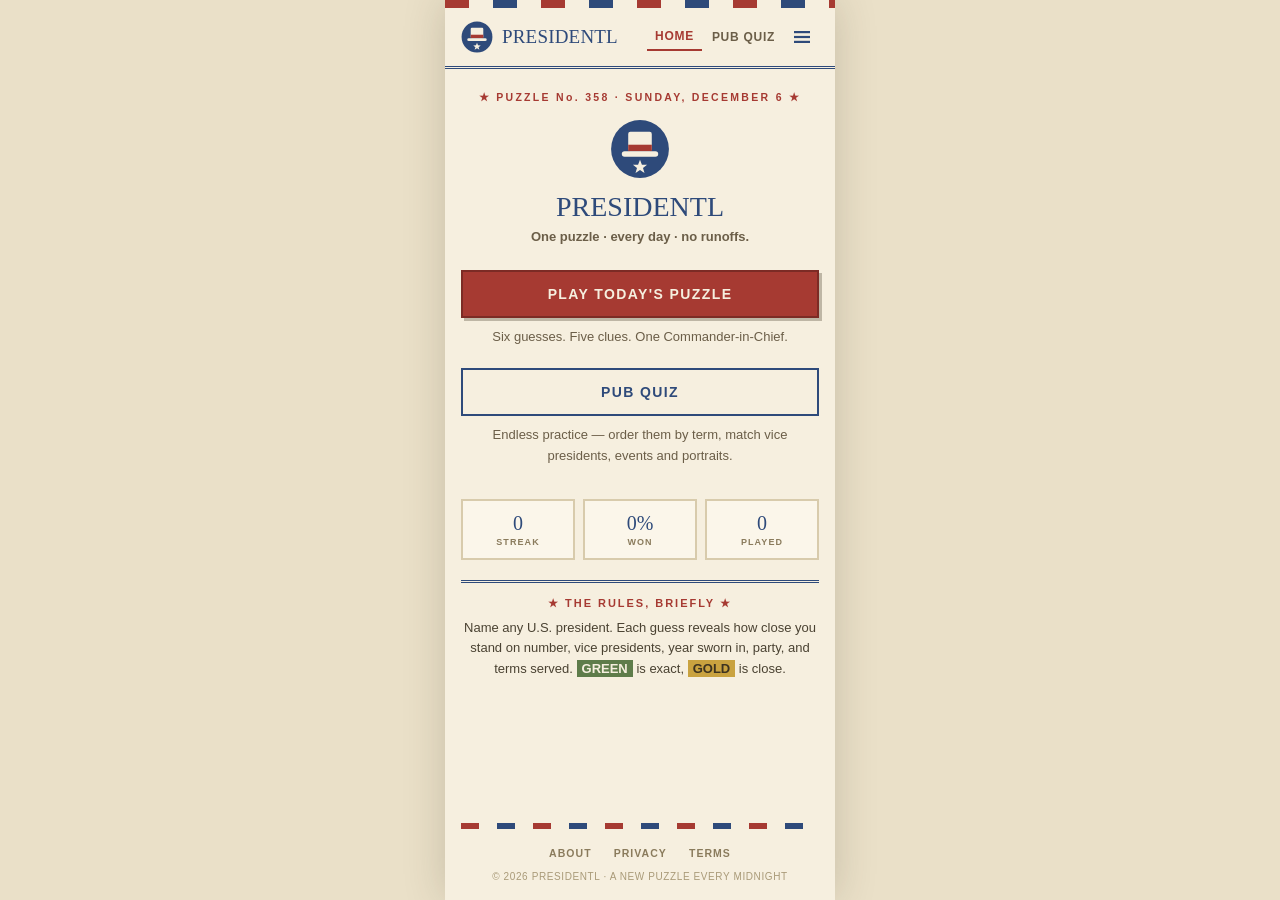
==== commit d8e21957: "Presidentl — daily presidential guessing game" ====
--- a/index.html
+++ b/index.html
@@ -30,35 +30,6 @@
 <meta name="twitter:title" content="Presidentl — the daily presidential guessing game">
 <meta name="twitter:description" content="Six guesses. Five clues. One Commander-in-Chief. A new puzzle every midnight.">
 <meta name="twitter:image" content="https://presidentl.app/og.png">
-
-<!-- Google Consent Mode v2 — must run BEFORE any Google tag.
-     Everything is denied by default in the EEA/UK/Switzerland until a
-     Google-certified CMP (AdSense → Privacy & messaging) records a choice. -->
-<script>
-  window.dataLayer=window.dataLayer||[];
-  function gtag(){dataLayer.push(arguments);}
-  // Rest of world: granted by default.
-  gtag('consent','default',{
-    ad_storage:'granted', ad_user_data:'granted',
-    ad_personalization:'granted', analytics_storage:'granted'
-  });
-  // EEA + UK + Switzerland: denied until the CMP updates it.
-  gtag('consent','default',{
-    region:['AT','BE','BG','HR','CY','CZ','DK','EE','FI','FR','DE','GR','HU','IE','IT','LV','LI',
-            'LT','LU','MT','NL','PL','PT','RO','SK','SI','ES','SE','IS','NO','GB','CH'],
-    ad_storage:'denied', ad_user_data:'denied',
-    ad_personalization:'denied', analytics_storage:'denied',
-    wait_for_update:500
-  });
-</script>
-
-<!-- Google AdSense -->
-<script async src="https://pagead2.googlesyndication.com/pagead/js/adsbygoogle.js?client=ca-pub-5719025993543828" crossorigin="anonymous"></script>
-
-<!-- Vercel Web Analytics (cookieless). Static sites need this tag —
-     switching it on in the dashboard alone collects nothing. -->
-<script>window.va=window.va||function(){(window.vaq=window.vaq||[]).push(arguments);};</script>
-<script defer src="/_vercel/insights/script.js"></script>
 <link rel="preconnect" href="https://fonts.googleapis.com">
 <link rel="preconnect" href="https://fonts.gstatic.com" crossorigin>
 <link href="https://fonts.googleapis.com/css2?family=Alfa+Slab+One&family=Libre+Franklin:wght@400;600;700;900&display=swap" rel="stylesheet">
@@ -113,10 +84,6 @@
   .grid{display:grid;gap:10px;}
   .prose{font-size:13px;color:var(--ink-2);line-height:1.7;}
   .prose p{margin:0 0 12px;}
-  .prose h2{font-family:var(--display);font-size:15px;color:var(--blue);font-weight:400;
-    margin:20px 0 8px;padding-top:12px;border-top:1px dashed var(--rule);}
-  .prose a{color:var(--blue);font-weight:600;}
-  .prose a:hover{color:var(--red);}
 
   /* Board */
   .board{padding:16px 16px 8px;display:flex;flex-direction:column;gap:6px;}
@@ -249,7 +216,7 @@
 
   /* Page footer */
   .pgfoot{margin-top:auto;padding:22px 16px calc(18px + var(--safe-bot));text-align:center;}
-  .pgfoot .links{display:flex;gap:12px;justify-content:center;flex-wrap:wrap;}
+  .pgfoot .links{display:flex;gap:14px;justify-content:center;}
   .pgfoot .links button{background:none;border:none;color:var(--ink-4);font-family:var(--text);
     font-size:10.5px;font-weight:700;letter-spacing:.1em;cursor:pointer;padding:4px;}
   .pgfoot .links button:hover{color:var(--red);}
@@ -432,7 +399,6 @@
         <button onclick="navTo('/about')">ABOUT</button>
         <button onclick="navTo('/privacy')">PRIVACY</button>
         <button onclick="navTo('/terms')">TERMS</button>
-        <button onclick="navTo('/contact')">CONTACT</button>
         <button onclick="navTo('/more')">MORE GAMES</button>
       </div>
     </div>
@@ -443,14 +409,11 @@
   return `<div class="pgfoot">
     <div class="bunting sm"></div>
     <div class="links">
-      <button onclick="navTo('/about')">ABOUT</button><button onclick="navTo('/privacy')">PRIVACY</button><button onclick="navTo('/terms')">TERMS</button><button onclick="navTo('/contact')">CONTACT</button>
+      <button onclick="navTo('/about')">ABOUT</button><button onclick="navTo('/privacy')">PRIVACY</button><button onclick="navTo('/terms')">TERMS</button>
     </div>
     <div class="copy">© 2026 PRESIDENTL · A NEW PUZZLE EVERY MIDNIGHT</div>
   </div>`;
 }
-/* Ads are handled by AdSense Auto ads — Google injects placements itself via the
-   tag in <head>. No manual ad units here. Control placement/density in
-   AdSense → Ads → your site, not in this file. */
 function endPage(){app.appendChild(el(pageFoot()));}
 /* Puzzle number — epoch chosen so 15 Jul 2026 = No. 213 */
 function puzzleNo(){
@@ -565,26 +528,7 @@
     <p>Each day at midnight a new Commander-in-Chief takes office in secret. You have six guesses. Every guess you cast reveals how close you stand on five measures: their number in the line of succession, how many vice presidents served under them, the year they were sworn in, their party, and how many terms they held.</p>
     <p>Green is exact. Gold is close. Arrows point you toward the answer.</p>
     <p>Fancy a longer session? The <b>Pub Quiz</b> in the menu runs endlessly — order them by term, match vice presidents and events, or name the portrait.</p>
-    <p>Portraits are public-domain works. Presidential facts are drawn from the historical record; every president links out to their full biography.</p>
-    <h2>Who makes this</h2>
-    <p>Presidentl is built and maintained by <b>Keystone Dynamic</b>, a small studio making daily quiz games with care. We also make <a href="https://orbil.app" target="_blank" rel="noopener">Orbil</a>, the daily globe game.</p>
-    <h2>How it's paid for</h2>
-    <p>Presidentl is free and always will be. It is supported by advertising, which is clearly labelled and kept away from the game controls. We don't run interstitials, we don't gate the puzzle, and we don't sell your data — see our <a href="#/privacy">privacy policy</a>.</p>
-    <h2>Corrections</h2>
-    <p>History is argued over, and we get things wrong. If you spot an error, write to <a href="mailto:${CONTACT_EMAIL}">${CONTACT_EMAIL}</a> and we'll fix it.</p>`);
-}
-/* Published contact route — AdSense review expects a working one. */
-const CONTACT_EMAIL="kstdyn@gmail.com";
-function Contact(){
-  staticPage("THE MAILBAG","CONTACT",`
-    <p>Presidentl is made by Keystone Dynamic. We read everything, and we answer most of it.</p>
-    <p><b>Email:</b> <a href="mailto:${CONTACT_EMAIL}">${CONTACT_EMAIL}</a></p>
-    <p>Good reasons to write: you've found a factual error in the historical record (we would like to
-    know, and we reserve the right to be humbled); a portrait looks wrong; something is broken on
-    your device; you have a mode you'd like to see; or you want to talk about advertising or
-    partnerships.</p>
-    <p>We aim to reply within a few days. Please include your device and browser if you're reporting
-    a bug — it saves a round trip.</p>`);
+    <p>Portraits are public-domain works. Presidential facts are drawn from the historical record; every president links out to their full biography.</p>`);
 }
 function MoreGames(){
   clear();
@@ -612,65 +556,10 @@
 }
 function Privacy(){
   staticPage("THE FINE PRINT","PRIVACY",`
-    <p><b>Last updated:</b> ${new Date().toLocaleDateString('en-US',{month:'long',day:'numeric',year:'numeric'})}</p>
-
-    <p>Presidentl is operated by Keystone Dynamic. This policy explains what is collected when you
-    play, who else receives data, and how to opt out. There is no account and no sign-up.</p>
-
-    <h2>What we store on your device</h2>
-    <p>Your streak, win record, guess distribution, today's progress and your chosen quiz difficulty
-    are kept in your browser's local storage, on your device. This is not a cookie, it is never sent
-    to us, and we cannot read it. Clearing your browser data erases it permanently — there is no
-    copy on any server.</p>
-
-    <h2>Analytics</h2>
-    <p>We use Vercel Web Analytics to count visits and see which pages are used. It is
-    privacy-friendly and cookieless: it does not use cookies, does not fingerprint you, and does not
-    track you across other websites. It records aggregate data such as page URL, referrer, country,
-    browser and device type. We cannot identify you from it.</p>
-
-    <h2>Advertising</h2>
-    <p>Presidentl is supported by advertising served through Google AdSense. Specifically:</p>
-    <p>• Third-party vendors, including Google, use cookies to serve ads based on your prior visits
-    to this website or other websites.</p>
-    <p>• Google's use of advertising cookies enables it and its partners to serve ads to you based on
-    your visit to this site and/or other sites on the Internet.</p>
-    <p>• You may opt out of personalised advertising by visiting
-    <a href="https://www.google.com/settings/ads" target="_blank" rel="noopener">Google Ads Settings</a>.</p>
-    <p>• You may opt out of third-party vendors' use of cookies for personalised advertising at
-    <a href="https://www.aboutads.info/choices/" target="_blank" rel="noopener">aboutads.info/choices</a>
-    or <a href="https://optout.networkadvertising.org/" target="_blank" rel="noopener">optout.networkadvertising.org</a>.</p>
-    <p>Google may use the DoubleClick cookie, or similar identifiers, to serve ads based on your
-    visits to this and other sites. Ad networks may collect IP address, device identifiers and
-    interaction data. We do not receive that data and we do not control it.</p>
-
-    <h2>If you are in the EEA, the UK or Switzerland</h2>
-    <p>Before any personalised advertising cookie is set, you will be asked for consent through a
-    Google-certified consent management platform. Until you make a choice, advertising and analytics
-    storage are switched off by default. You can change or withdraw your consent at any time through
-    the privacy settings link in that consent tool. You also have the right to access, correct,
-    export or erase personal data, and to complain to your local supervisory authority. Because we
-    hold no account data, most requests are best directed to Google using the links above.</p>
-
-    <h2>If you are in California</h2>
-    <p>We do not sell or share personal information in the conventional sense, and we receive no
-    money for personal data. Advertising cookies set by Google may nonetheless be treated as
-    "sharing" for cross-context behavioural advertising under the CCPA/CPRA. You can opt out using
-    the Google and industry links above, or by enabling a Global Privacy Control signal in your
-    browser, which we honour where it is transmitted.</p>
-
-    <h2>Portraits</h2>
-    <p>Presidential portraits are bundled with the site. If one is unavailable, the app may request
-    it from Wikipedia; such requests go to the Wikimedia Foundation and are governed by their
-    privacy policy. Wikipedia links are marked and open in a new tab.</p>
-
-    <h2>Children</h2>
-    <p>Presidentl is not directed to children under 13 and we do not knowingly collect personal
-    information from them.</p>
-
-    <h2>Changes and contact</h2>
-    <p>If this policy changes materially, the date above will change. Questions about privacy can be
-    sent to <a href="mailto:${CONTACT_EMAIL}">${CONTACT_EMAIL}</a>.</p>`);
+    <p>Presidentl collects nothing. There is no account, no sign-up, no tracking pixel, and no advertising.</p>
+    <p>Your streak, your record, and today's progress are stored only in your own browser, on your own device, using local storage. We never see them. Clear your browser data and they are gone for good — there is no copy on any server.</p>
+    <p>Portrait images may load from Wikipedia when a local copy isn't bundled. Those requests go to Wikimedia and are governed by their privacy policy.</p>
+    <p>No cookies are set. No data is sold, because none is gathered.</p>`);
 }
 function Terms(){
   staticPage("THE FINE PRINT","TERMS",`
@@ -1191,7 +1080,7 @@
    ============================================================ */
 const ROUTES={
   "/":Home, "/play":Daily, "/quiz":QuizMenu, "/stats":Stats,
-  "/about":About, "/privacy":Privacy, "/terms":Terms, "/contact":Contact, "/more":MoreGames
+  "/about":About, "/privacy":Privacy, "/terms":Terms, "/more":MoreGames
 };
 const TITLES={
   "/":"Presidentl — the daily presidential guessing game",
@@ -1201,7 +1090,6 @@
   "/about":"About · Presidentl",
   "/privacy":"Privacy · Presidentl",
   "/terms":"Terms · Presidentl",
-  "/contact":"Contact · Presidentl",
   "/more":"More games · Presidentl"
 };
 function navTo(path){
